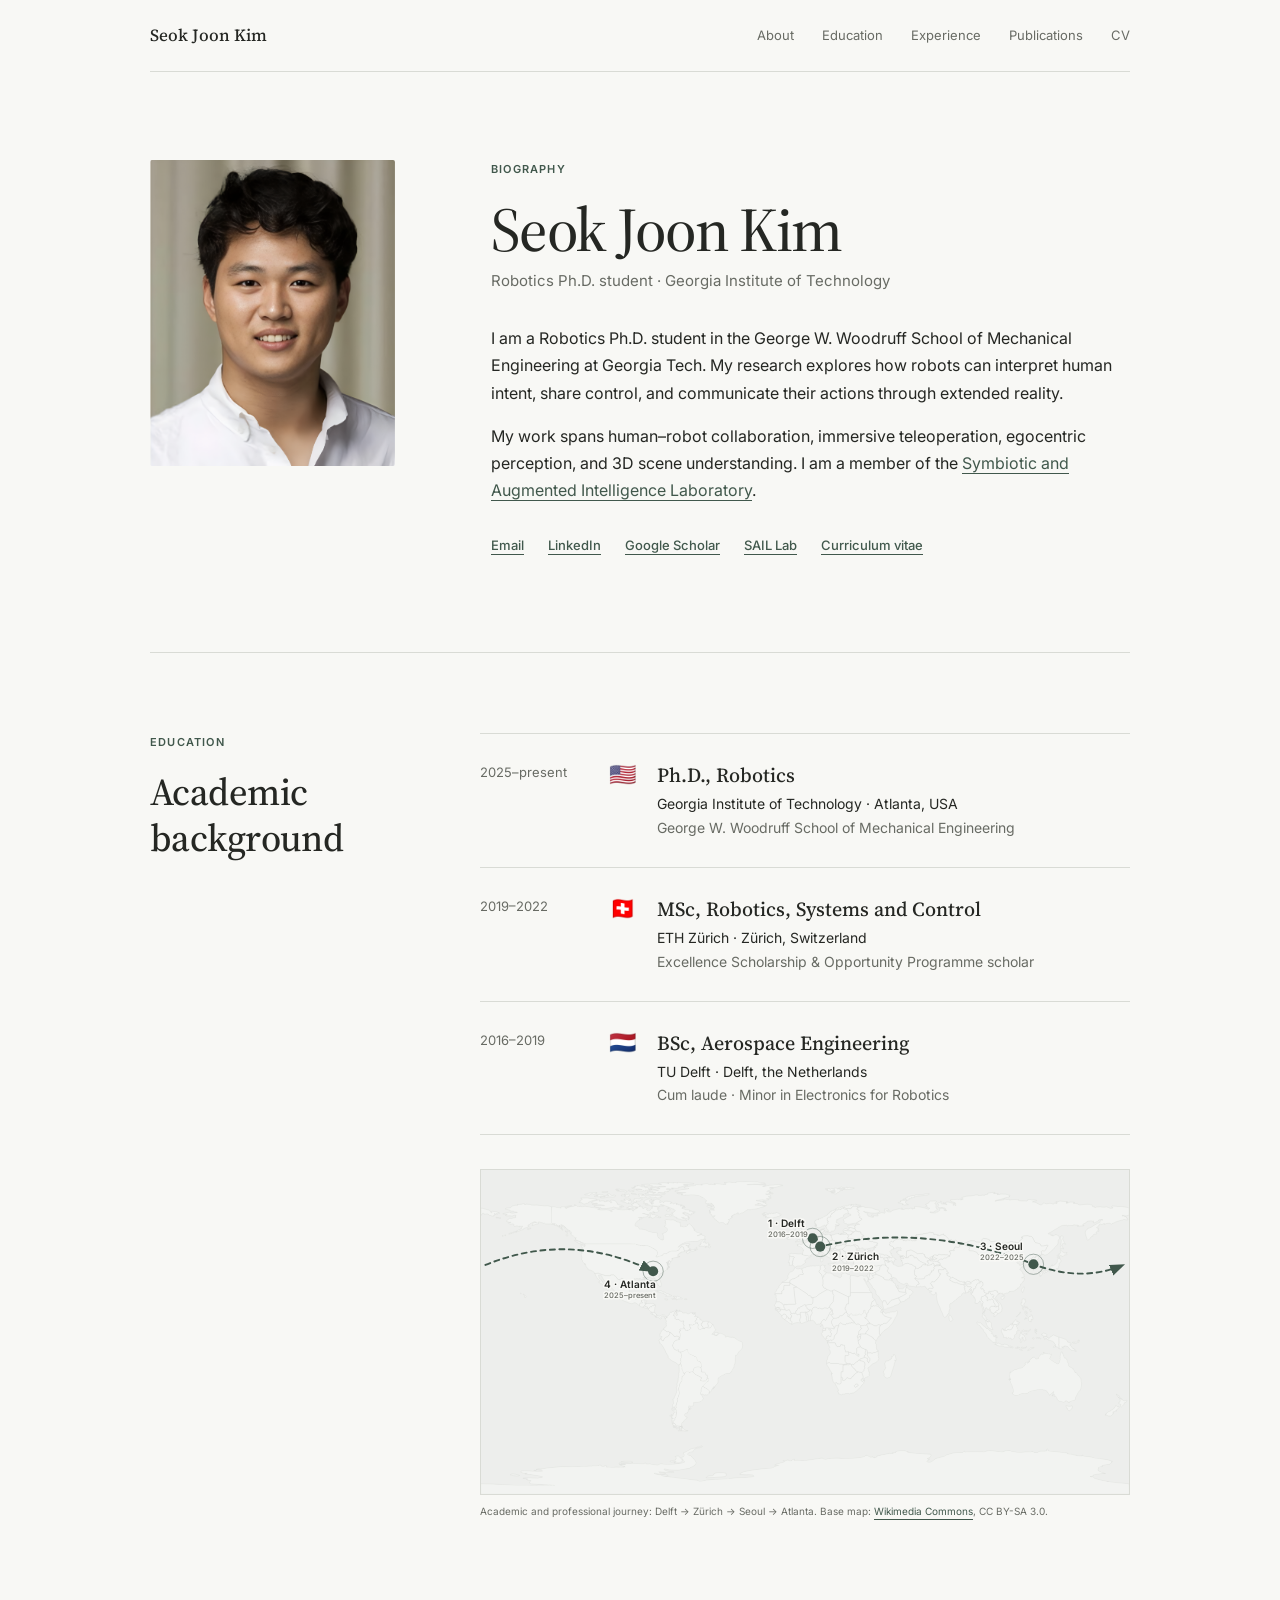
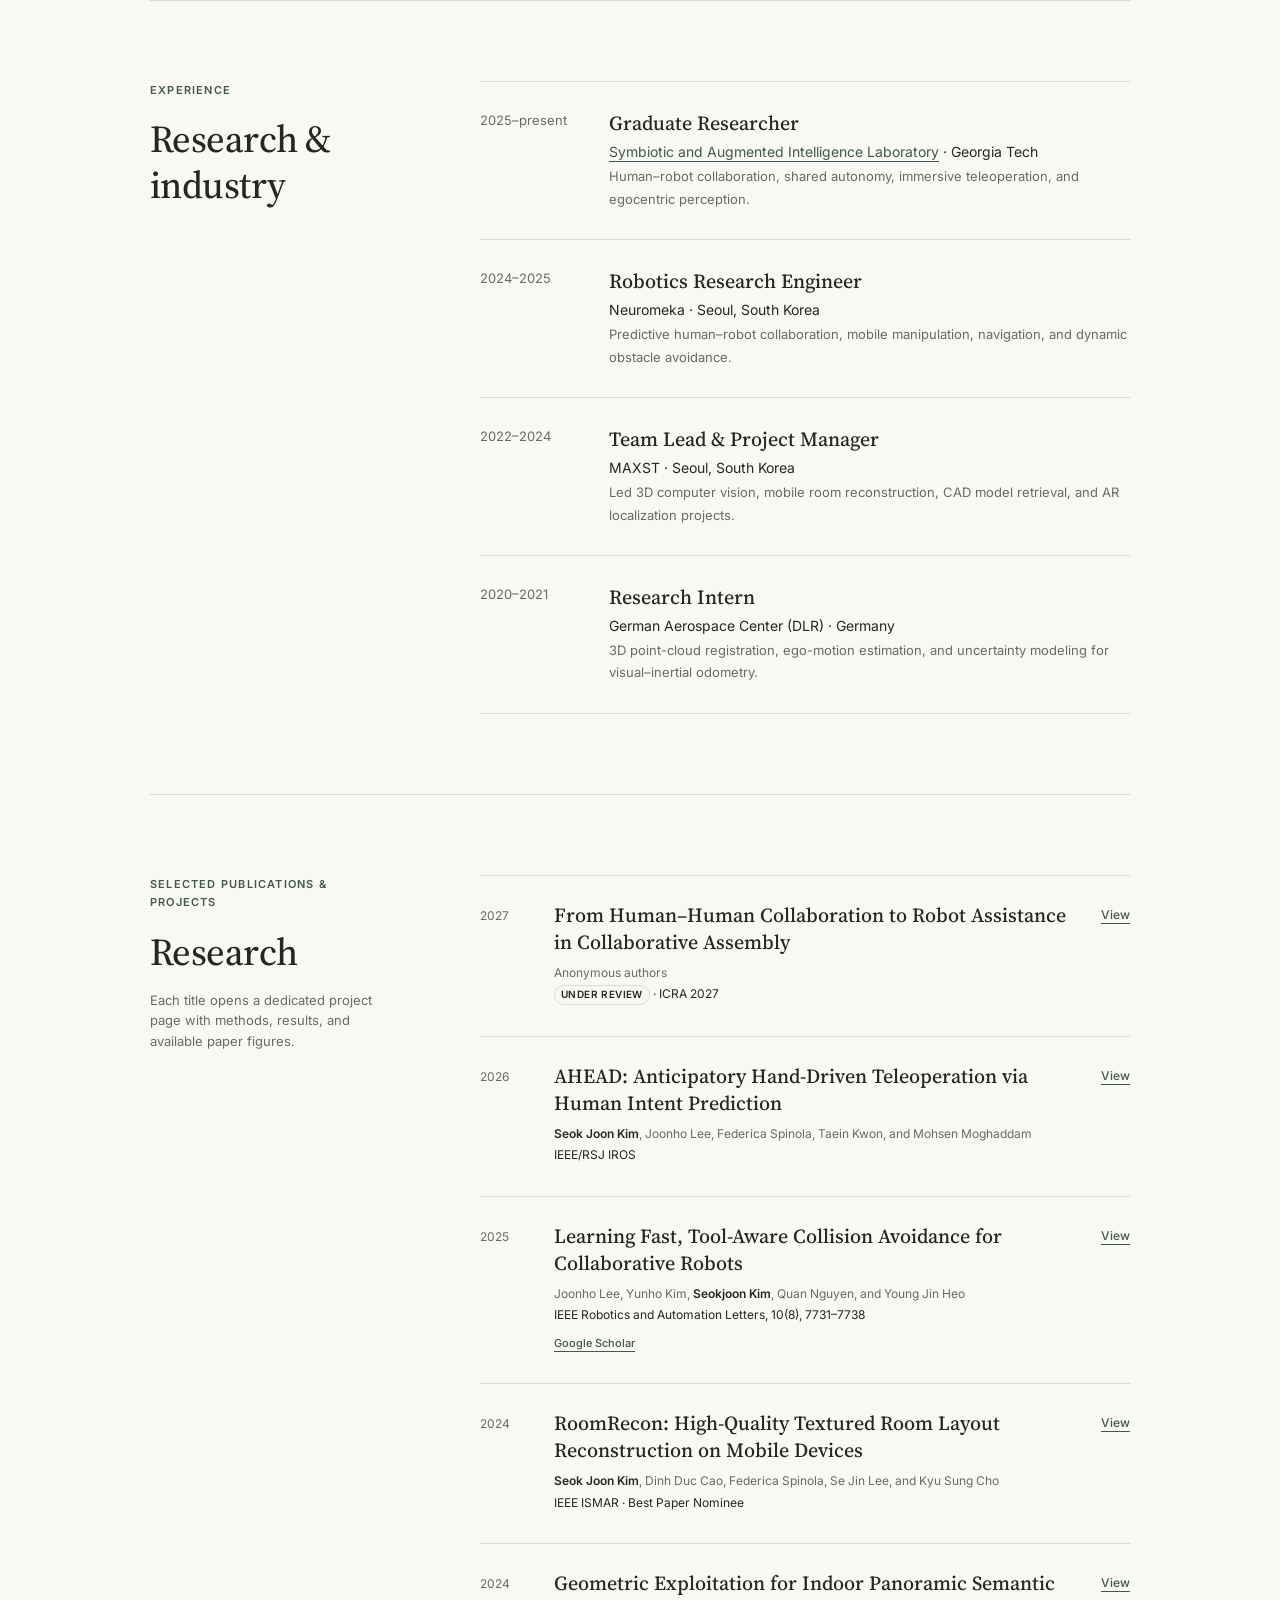
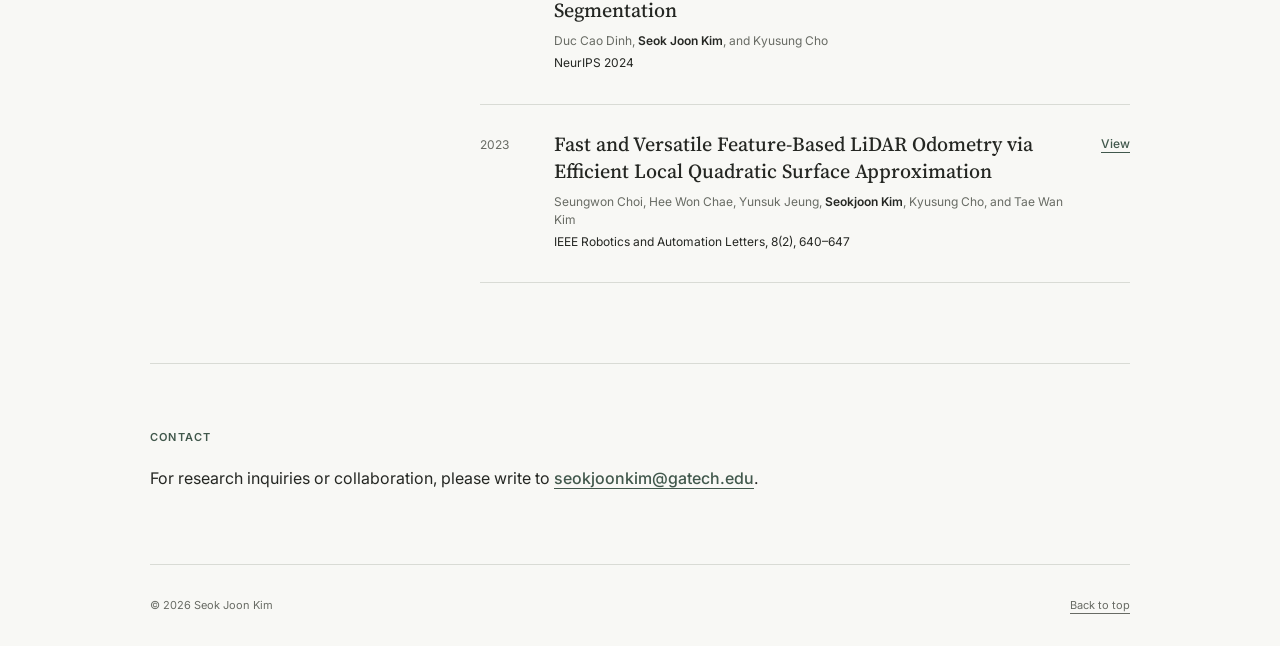
==== index.html @ 7ad20221 "Improve journey map and project explanations" ====
<!doctype html>
<html lang="en">
<head>
  <meta charset="utf-8">
  <meta name="viewport" content="width=device-width, initial-scale=1">
  <meta name="description" content="Seok Joon Kim is a Robotics Ph.D. student at Georgia Tech working on human–robot collaboration, teleoperation, and robot perception.">
  <title>Seok Joon Kim — Robotics Researcher</title>
  <link rel="preconnect" href="https://fonts.googleapis.com">
  <link rel="preconnect" href="https://fonts.gstatic.com" crossorigin>
  <link href="https://fonts.googleapis.com/css2?family=Inter:wght@400;500;600&amp;family=Source+Serif+4:opsz,wght@8..60,400;8..60,500;8..60,600&amp;display=swap" rel="stylesheet">
  <link rel="stylesheet" href="styles.css">
</head>
<body>
  <header class="site-header">
    <a class="wordmark" href="#top">Seok Joon Kim</a>
    <button class="menu-button" aria-expanded="false" aria-controls="site-nav">Menu</button>
    <nav id="site-nav" class="site-nav" aria-label="Primary navigation">
      <a href="#about">About</a>
      <a href="#education">Education</a>
      <a href="#experience">Experience</a>
      <a href="#publications">Publications</a>
      <a href="Curriculum_Vitae_Robotics_2024.pdf" target="_blank" rel="noreferrer">CV</a>
    </nav>
  </header>

  <main id="top">
    <section id="about" class="profile wrap">
      <figure class="portrait"><img src="Joon.png" alt="Seok Joon Kim"></figure>
      <div class="profile-copy">
        <p class="section-label">Biography</p>
        <h1>Seok Joon Kim</h1>
        <p class="role">Robotics Ph.D. student · Georgia Institute of Technology</p>
        <p class="bio">I am a Robotics Ph.D. student in the George W. Woodruff School of Mechanical Engineering at Georgia Tech. My research explores how robots can interpret human intent, share control, and communicate their actions through extended reality.</p>
        <p class="bio">My work spans human–robot collaboration, immersive teleoperation, egocentric perception, and 3D scene understanding. I am a member of the <a class="affiliation-link" href="https://sail.coe.gatech.edu/" target="_blank" rel="noreferrer">Symbiotic and Augmented Intelligence Laboratory</a>.</p>
        <div class="profile-links">
          <a href="mailto:seokjoonkim@gatech.edu">Email</a>
          <a href="https://www.linkedin.com/in/seok-joon-kim-GT/" target="_blank" rel="noreferrer">LinkedIn</a>
          <a href="https://scholar.google.com/citations?user=BqfHsCcAAAAJ&amp;hl=en" target="_blank" rel="noreferrer">Google Scholar</a>
          <a href="https://sail.coe.gatech.edu/" target="_blank" rel="noreferrer">SAIL Lab</a>
          <a href="Curriculum_Vitae_Robotics_2024.pdf" target="_blank" rel="noreferrer">Curriculum vitae</a>
        </div>
      </div>
    </section>

    <section id="education" class="section education-section wrap">
      <div class="section-intro">
        <p class="section-label">Education</p>
        <h2>Academic background</h2>
      </div>
      <div>
        <div class="education-list">
          <article class="education-item">
            <div class="education-date">2025–present</div>
            <div class="education-content">
              <span class="flag" role="img" aria-label="United States flag">🇺🇸</span>
              <div><h3>Ph.D., Robotics</h3><p>Georgia Institute of Technology · Atlanta, USA</p><p class="detail">George W. Woodruff School of Mechanical Engineering</p></div>
            </div>
          </article>
          <article class="education-item">
            <div class="education-date">2019–2022</div>
            <div class="education-content">
              <span class="flag" role="img" aria-label="Switzerland flag">🇨🇭</span>
              <div><h3>MSc, Robotics, Systems and Control</h3><p>ETH Zürich · Zürich, Switzerland</p><p class="detail">Excellence Scholarship &amp; Opportunity Programme scholar</p></div>
            </div>
          </article>
          <article class="education-item">
            <div class="education-date">2016–2019</div>
            <div class="education-content">
              <span class="flag" role="img" aria-label="Netherlands flag">🇳🇱</span>
              <div><h3>BSc, Aerospace Engineering</h3><p>TU Delft · Delft, the Netherlands</p><p class="detail">Cum laude · Minor in Electronics for Robotics</p></div>
            </div>
          </article>
        </div>

        <figure class="education-map">
          <div class="education-map-canvas">
            <img src="assets/world-map.svg" alt="Political world map">
            <svg viewBox="0 0 1024 512" role="img" aria-labelledby="map-title map-desc">
              <title id="map-title">Academic and professional journey</title>
              <desc id="map-desc">A dated route from Delft to Zürich, then Seoul, and finally Atlanta.</desc>
              <defs><marker id="route-arrow" markerWidth="9" markerHeight="9" refX="7" refY="3" orient="auto" markerUnits="strokeWidth"><path d="M0,0 L0,6 L8,3 z"/></marker></defs>
              <path class="map-route" d="M524 108 Q530 104 536 121 Q700 82 873 149 Q950 178 1015 150" marker-end="url(#route-arrow)"/>
              <path class="map-route" d="M7 150 Q140 96 272 160" marker-end="url(#route-arrow)"/>
              <g class="map-point" transform="translate(524 108)"><circle r="8"/><circle r="16" class="map-ring"/><text class="map-city" x="-70" y="-18">1 · Delft</text><text class="map-year" x="-70" y="-2">2016–2019</text></g>
              <g class="map-point" transform="translate(536 121)"><circle r="8"/><circle r="16" class="map-ring"/><text class="map-city" x="18" y="22">2 · Zürich</text><text class="map-year" x="18" y="38">2019–2022</text></g>
              <g class="map-point" transform="translate(873 149)"><circle r="8"/><circle r="16" class="map-ring"/><text class="map-city" x="-85" y="-23">3 · Seoul</text><text class="map-year" x="-85" y="-7">2022–2025</text></g>
              <g class="map-point" transform="translate(272 160)"><circle r="8"/><circle r="16" class="map-ring"/><text class="map-city" x="-78" y="27">4 · Atlanta</text><text class="map-year" x="-78" y="43">2025–present</text></g>
            </svg>
          </div>
          <figcaption>Academic and professional journey: Delft → Zürich → Seoul → Atlanta. Base map: <a href="https://commons.wikimedia.org/wiki/File:World_map_nations.svg" target="_blank" rel="noreferrer">Wikimedia Commons</a>, CC BY-SA 3.0.</figcaption>
        </figure>
      </div>
    </section>

    <section id="experience" class="section wrap">
      <div class="section-intro">
        <p class="section-label">Experience</p>
        <h2>Research &amp; industry</h2>
      </div>
      <div class="experience-list">
        <article class="experience-item"><div class="experience-date">2025–present</div><div><h3>Graduate Researcher</h3><p><a class="affiliation-link" href="https://sail.coe.gatech.edu/" target="_blank" rel="noreferrer">Symbiotic and Augmented Intelligence Laboratory</a> · Georgia Tech</p><p class="detail">Human–robot collaboration, shared autonomy, immersive teleoperation, and egocentric perception.</p></div></article>
        <article class="experience-item"><div class="experience-date">2024–2025</div><div><h3>Robotics Research Engineer</h3><p>Neuromeka · Seoul, South Korea</p><p class="detail">Predictive human–robot collaboration, mobile manipulation, navigation, and dynamic obstacle avoidance.</p></div></article>
        <article class="experience-item"><div class="experience-date">2022–2024</div><div><h3>Team Lead &amp; Project Manager</h3><p>MAXST · Seoul, South Korea</p><p class="detail">Led 3D computer vision, mobile room reconstruction, CAD model retrieval, and AR localization projects.</p></div></article>
        <article class="experience-item"><div class="experience-date">2020–2021</div><div><h3>Research Intern</h3><p>German Aerospace Center (DLR) · Germany</p><p class="detail">3D point-cloud registration, ego-motion estimation, and uncertainty modeling for visual–inertial odometry.</p></div></article>
      </div>
    </section>

    <section id="publications" class="section publications-section wrap">
      <div class="section-intro">
        <p class="section-label">Selected publications &amp; projects</p>
        <h2>Research</h2>
        <p>Each title opens a dedicated project page with methods, results, and available paper figures.</p>
      </div>
      <div class="publication-list">
        <article class="publication-item"><div class="publication-year">2027</div><div class="publication-main"><h3><a href="projects/h2h2r/">From Human–Human Collaboration to Robot Assistance in Collaborative Assembly</a></h3><p>Anonymous authors</p><p class="publication-venue"><span class="status">Under review</span> · ICRA 2027</p></div><a class="publication-open" href="projects/h2h2r/">View</a></article>
        <article class="publication-item"><div class="publication-year">2026</div><div class="publication-main"><h3><a href="projects/ahead/">AHEAD: Anticipatory Hand-Driven Teleoperation via Human Intent Prediction</a></h3><p><strong>Seok Joon Kim</strong>, Joonho Lee, Federica Spinola, Taein Kwon, and Mohsen Moghaddam</p><p class="publication-venue">IEEE/RSJ IROS</p></div><a class="publication-open" href="projects/ahead/">View</a></article>
        <article class="publication-item"><div class="publication-year">2025</div><div class="publication-main"><h3><a href="projects/tool-aware-collision-avoidance/">Learning Fast, Tool-Aware Collision Avoidance for Collaborative Robots</a></h3><p>Joonho Lee, Yunho Kim, <strong>Seokjoon Kim</strong>, Quan Nguyen, and Young Jin Heo</p><p class="publication-venue">IEEE Robotics and Automation Letters, 10(8), 7731–7738</p><a class="inline-link" href="https://scholar.google.com/citations?user=BqfHsCcAAAAJ&amp;hl=en" target="_blank" rel="noreferrer">Google Scholar</a></div><a class="publication-open" href="projects/tool-aware-collision-avoidance/">View</a></article>
        <article class="publication-item"><div class="publication-year">2024</div><div class="publication-main"><h3><a href="projects/roomrecon/">RoomRecon: High-Quality Textured Room Layout Reconstruction on Mobile Devices</a></h3><p><strong>Seok Joon Kim</strong>, Dinh Duc Cao, Federica Spinola, Se Jin Lee, and Kyu Sung Cho</p><p class="publication-venue">IEEE ISMAR · Best Paper Nominee</p></div><a class="publication-open" href="projects/roomrecon/">View</a></article>
        <article class="publication-item"><div class="publication-year">2024</div><div class="publication-main"><h3><a href="projects/panoramic-segmentation/">Geometric Exploitation for Indoor Panoramic Semantic Segmentation</a></h3><p>Duc Cao Dinh, <strong>Seok Joon Kim</strong>, and Kyusung Cho</p><p class="publication-venue">NeurIPS 2024</p></div><a class="publication-open" href="projects/panoramic-segmentation/">View</a></article>
        <article class="publication-item"><div class="publication-year">2023</div><div class="publication-main"><h3><a href="projects/lidar-odometry/">Fast and Versatile Feature-Based LiDAR Odometry via Efficient Local Quadratic Surface Approximation</a></h3><p>Seungwon Choi, Hee Won Chae, Yunsuk Jeung, <strong>Seokjoon Kim</strong>, Kyusung Cho, and Tae Wan Kim</p><p class="publication-venue">IEEE Robotics and Automation Letters, 8(2), 640–647</p></div><a class="publication-open" href="projects/lidar-odometry/">View</a></article>
      </div>
    </section>

    <section class="contact wrap"><p class="section-label">Contact</p><p>For research inquiries or collaboration, please write to <a href="mailto:seokjoonkim@gatech.edu">seokjoonkim@gatech.edu</a>.</p></section>
  </main>
  <footer class="site-footer wrap"><span>© <span id="year"></span> Seok Joon Kim</span><a href="#top">Back to top</a></footer>
  <script src="script.js"></script>
</body>
</html>
---- styles.css ----
:root {
  --background: #f8f8f5;
  --surface: #ffffff;
  --text: #252723;
  --muted: #686b64;
  --line: #d9dbd5;
  --accent: #41584c;
  --serif: "Source Serif 4", Georgia, serif;
  --sans: "Inter", Arial, sans-serif;
}

* { box-sizing: border-box; }
html { scroll-behavior: smooth; }
body {
  margin: 0;
  color: var(--text);
  background: var(--background);
  font: 400 16px/1.7 var(--sans);
  -webkit-font-smoothing: antialiased;
}
a { color: inherit; text-underline-offset: 4px; }
img { display: block; max-width: 100%; }
h1, h2, h3, p, figure { margin-top: 0; }
.wrap { width: min(980px, calc(100% - 48px)); margin-inline: auto; }

.site-header {
  width: min(980px, calc(100% - 48px));
  min-height: 72px;
  margin: 0 auto;
  display: flex;
  align-items: center;
  justify-content: space-between;
  border-bottom: 1px solid var(--line);
}
.wordmark { font: 500 17px/1.2 var(--serif); text-decoration: none; }
.site-nav { display: flex; gap: 28px; font-size: 13px; }
.site-nav a { color: var(--muted); text-decoration: none; }
.site-nav a:hover, .site-nav a:focus-visible { color: var(--text); }
.menu-button {
  display: none;
  padding: 4px 0;
  color: var(--text);
  background: transparent;
  border: 0;
  font: 500 13px var(--sans);
}

.profile {
  padding: 88px 0 96px;
  display: grid;
  grid-template-columns: 245px minmax(0, 1fr);
  gap: clamp(54px, 8vw, 96px);
  align-items: start;
}
.portrait { margin: 0; }
.portrait img {
  width: 100%;
  aspect-ratio: 4 / 5;
  object-fit: cover;
  filter: saturate(.72);
  border-radius: 2px;
}
.section-label {
  margin-bottom: 18px;
  color: var(--accent);
  font-size: 11px;
  font-weight: 600;
  letter-spacing: .11em;
  text-transform: uppercase;
}
.profile h1 {
  margin-bottom: 4px;
  font: 500 clamp(42px, 6vw, 62px)/1.08 var(--serif);
  letter-spacing: -.025em;
}
.role { margin-bottom: 32px; color: var(--muted); font-size: 15px; }
.bio { max-width: 640px; margin-bottom: 16px; }
.profile-links { display: flex; flex-wrap: wrap; gap: 12px 24px; margin-top: 30px; font-size: 13px; }
.profile-links a, .contact a { color: var(--accent); font-weight: 500; }
.affiliation-link { color: var(--accent); }

.section {
  padding: 80px 0;
  display: grid;
  grid-template-columns: 240px minmax(0, 1fr);
  gap: clamp(50px, 8vw, 90px);
  border-top: 1px solid var(--line);
}
.section-intro h2 {
  margin-bottom: 14px;
  font: 500 clamp(30px, 4vw, 38px)/1.2 var(--serif);
  letter-spacing: -.015em;
}
.section-intro > p:last-child { color: var(--muted); font-size: 13px; line-height: 1.6; }
.education-list { border-top: 1px solid var(--line); }
.education-item {
  display: grid;
  grid-template-columns: 105px minmax(0, 1fr);
  gap: 24px;
  padding: 27px 0;
  border-bottom: 1px solid var(--line);
}
.education-date { color: var(--muted); font-size: 13px; }
.education-content { display: grid; grid-template-columns: 34px minmax(0, 1fr); gap: 14px; }
.flag { padding-top: 2px; font-size: 22px; line-height: 1; }
.education-item h3 { margin-bottom: 3px; font: 500 20px/1.4 var(--serif); }
.education-item p { margin-bottom: 0; font-size: 14px; }
.education-item .detail { color: var(--muted); }
.education-map { margin: 34px 0 0; }
.education-map-canvas { position: relative; overflow: hidden; background: #eef0ec; border: 1px solid var(--line); }
.education-map-canvas > img { display: block; width: 100%; height: auto; filter: grayscale(1); opacity: .32; }
.education-map-canvas > svg { position: absolute; inset: 0; display: block; width: 100%; height: 100%; }
.education-map figcaption { margin-top: 9px; color: var(--muted); font-size: 10px; line-height: 1.55; }
.education-map figcaption a { color: var(--accent); }
.map-route { fill: none; stroke: var(--accent); stroke-width: 3; stroke-linecap: round; stroke-dasharray: 8 7; }
.education-map marker path { fill: var(--accent); }
.map-point circle { fill: var(--accent); }
.map-point .map-ring { fill: none; stroke: var(--accent); stroke-width: 1.5; opacity: .45; }
.map-point text { fill: var(--text); paint-order: stroke; stroke: var(--background); stroke-width: 5px; stroke-linejoin: round; }
.map-point .map-city { font: 600 16px var(--sans); }
.map-point .map-year { fill: var(--muted); font: 500 12px var(--sans); }

.experience-list { border-top: 1px solid var(--line); }
.experience-item {
  display: grid;
  grid-template-columns: 105px minmax(0, 1fr);
  gap: 24px;
  padding: 27px 0;
  border-bottom: 1px solid var(--line);
}
.experience-date { color: var(--muted); font-size: 13px; }
.experience-item h3 { margin-bottom: 3px; font: 500 20px/1.4 var(--serif); }
.experience-item p { margin-bottom: 2px; font-size: 14px; }
.experience-item .detail { color: var(--muted); font-size: 13px; }

.publications-section { align-items: start; }
.publication-list { border-top: 1px solid var(--line); }
.publication-item {
  display: grid;
  grid-template-columns: 52px minmax(0, 1fr) auto;
  gap: 22px;
  padding: 26px 0 28px;
  border-bottom: 1px solid var(--line);
}
.publication-year { padding-top: 4px; color: var(--muted); font-size: 12px; }
.publication-main h3 { margin-bottom: 8px; font: 500 20px/1.35 var(--serif); }
.publication-main h3 a { text-decoration: none; }
.publication-main h3 a:hover, .publication-main h3 a:focus-visible { color: var(--accent); text-decoration: underline; }
.publication-main p { margin-bottom: 3px; color: var(--muted); font-size: 12px; line-height: 1.55; }
.publication-main .publication-venue { color: var(--text); }
.publication-main strong { color: var(--text); font-weight: 600; }
.inline-link { display: inline-block; margin-top: 6px; color: var(--accent); font-size: 11px; font-weight: 500; }
.status { display: inline-block; padding: 1px 6px; border: 1px solid var(--line); border-radius: 999px; font-size: 10px; font-weight: 600; letter-spacing: .04em; text-transform: uppercase; }
.publication-open { align-self: start; padding-top: 3px; color: var(--accent); font-size: 12px; font-weight: 500; }

.contact {
  padding: 64px 0 72px;
  border-top: 1px solid var(--line);
}
.contact p:last-child { max-width: 620px; margin: 0; }
.site-footer {
  min-height: 82px;
  display: flex;
  justify-content: space-between;
  align-items: center;
  border-top: 1px solid var(--line);
  color: var(--muted);
  font-size: 11px;
}

/* Individual publication pages */
.project-page .site-header { width: min(900px, calc(100% - 48px)); }
.project-page .wrap { width: min(900px, calc(100% - 48px)); }
.project-hero { padding: 88px 0 62px; }
.project-hero h1 {
  max-width: 850px;
  margin: 0 0 38px;
  font: 500 clamp(40px, 6vw, 64px)/1.08 var(--serif);
  letter-spacing: -.025em;
}
.eyebrow { margin-bottom: 18px; color: var(--accent); font-size: 11px; font-weight: 600; letter-spacing: .1em; text-transform: uppercase; }
.project-summary {
  display: grid;
  grid-template-columns: 1.25fr .75fr;
  gap: 70px;
  padding-top: 26px;
  border-top: 1px solid var(--line);
}
.project-summary .lead { font: 400 23px/1.5 var(--serif); }
.project-facts { margin: 0; }
.project-facts div { padding: 9px 0; border-bottom: 1px solid var(--line); }
.project-facts dt { margin-bottom: 3px; color: var(--muted); font-size: 10px; letter-spacing: .07em; text-transform: uppercase; }
.project-facts dd { margin: 0; font-size: 12px; line-height: 1.55; }
.paper-stage { padding: 64px 24px; background: #ecece7; border-block: 1px solid var(--line); }
.paper-stage img { max-height: 720px; margin: auto; box-shadow: 0 8px 28px rgba(30, 35, 30, .12); }
.project-body { padding: 78px 0 90px; }
.project-body-grid { display: grid; grid-template-columns: 170px minmax(0, 1fr); gap: 60px; }
.project-body h2 { margin-bottom: 24px; font: 500 clamp(30px, 4vw, 40px)/1.2 var(--serif); }
.project-body-text .lead { color: var(--text); font: 400 21px/1.55 var(--serif); }
.project-body-text p { color: var(--muted); }
.contributions { margin: 45px 0; border-top: 1px solid var(--line); }
.contribution { display: grid; grid-template-columns: 38px 1fr; padding: 20px 0; border-bottom: 1px solid var(--line); }
.contribution > span { color: var(--muted); font-size: 11px; }
.contribution h3 { margin-bottom: 4px; font: 500 18px/1.4 var(--serif); }
.contribution p { margin: 0; font-size: 13px; }
.project-actions { display: flex; flex-wrap: wrap; gap: 10px; }
.button {
  min-height: 42px;
  padding: 9px 14px;
  display: inline-flex;
  align-items: center;
  border: 1px solid var(--text);
  color: var(--text);
  background: transparent;
  font-size: 12px;
  font-weight: 500;
  text-decoration: none;
}
.button-dark { color: white; background: var(--text); }
.project-note { padding: 32px; background: var(--surface); border: 1px solid var(--line); }
.project-note p:last-child { margin-bottom: 0; }
.project-status { display: inline-block; margin-left: 7px; padding: 3px 8px; border: 1px solid var(--line); border-radius: 999px; color: var(--text); font-size: 10px; letter-spacing: .04em; }
.figure-section { padding: 78px 0; border-top: 1px solid var(--line); }
.figure-section-header { display: grid; grid-template-columns: 170px minmax(0, 1fr); gap: 60px; margin-bottom: 44px; }
.figure-section-header h2 { margin-bottom: 10px; font: 500 clamp(30px, 4vw, 40px)/1.2 var(--serif); }
.figure-section-header p:last-child { margin-bottom: 0; color: var(--muted); }
.project-figure { margin: 0 0 42px; overflow: hidden; background: var(--surface); border: 1px solid var(--line); }
.project-figure img { width: 100%; height: auto; }
.project-figure figcaption { padding: 15px 18px 17px; color: var(--muted); font-size: 12px; line-height: 1.55; }
.project-figure figcaption strong { color: var(--text); font-weight: 600; }
.figure-analysis { padding: 17px 18px 19px; border-top: 1px solid var(--line); }
.figure-analysis h3 { margin-bottom: 5px; color: var(--text); font: 500 17px/1.4 var(--serif); }
.figure-analysis p { margin: 0; color: var(--muted); font-size: 12px; line-height: 1.65; }
.figure-grid { display: grid; grid-template-columns: repeat(2, minmax(0, 1fr)); gap: 24px; }
.figure-grid .project-figure { margin-bottom: 0; }
.key-results { display: grid; grid-template-columns: repeat(3, 1fr); margin: 42px 0; border-block: 1px solid var(--line); }
.key-result { padding: 20px 18px 20px 0; }
.key-result strong { display: block; margin-bottom: 3px; font: 500 25px var(--serif); }
.key-result span { display: block; color: var(--muted); font-size: 11px; line-height: 1.45; }

@media (max-width: 760px) {
  .wrap, .site-header, .project-page .wrap, .project-page .site-header { width: min(100% - 32px, 980px); }
  .site-header { min-height: 64px; position: relative; }
  .menu-button { display: block; }
  .site-nav {
    display: none;
    position: absolute;
    top: 64px;
    left: -16px;
    right: -16px;
    z-index: 10;
    padding: 20px 16px;
    flex-direction: column;
    gap: 16px;
    background: var(--background);
    border-bottom: 1px solid var(--line);
  }
  .site-nav.open { display: flex; }
  .profile { padding: 62px 0 68px; grid-template-columns: 1fr; gap: 38px; }
  .portrait { width: min(230px, 72%); }
  .section { padding: 62px 0; grid-template-columns: 1fr; gap: 28px; }
  .education-item, .experience-item { grid-template-columns: 80px minmax(0, 1fr); gap: 16px; }
  .publication-item { grid-template-columns: 42px minmax(0, 1fr); gap: 14px; }
  .publication-open { display: none; }
  .project-hero { padding: 60px 0 46px; }
  .project-summary, .project-body-grid, .figure-section-header { grid-template-columns: 1fr; gap: 26px; }
  .paper-stage { padding: 38px 16px; }
  .project-body { padding: 62px 0 72px; }
  .figure-section { padding: 62px 0; }
  .figure-grid, .key-results { grid-template-columns: 1fr; }
  .key-result { border-bottom: 1px solid var(--line); }
}

@media (prefers-reduced-motion: reduce) {
  html { scroll-behavior: auto; }
}
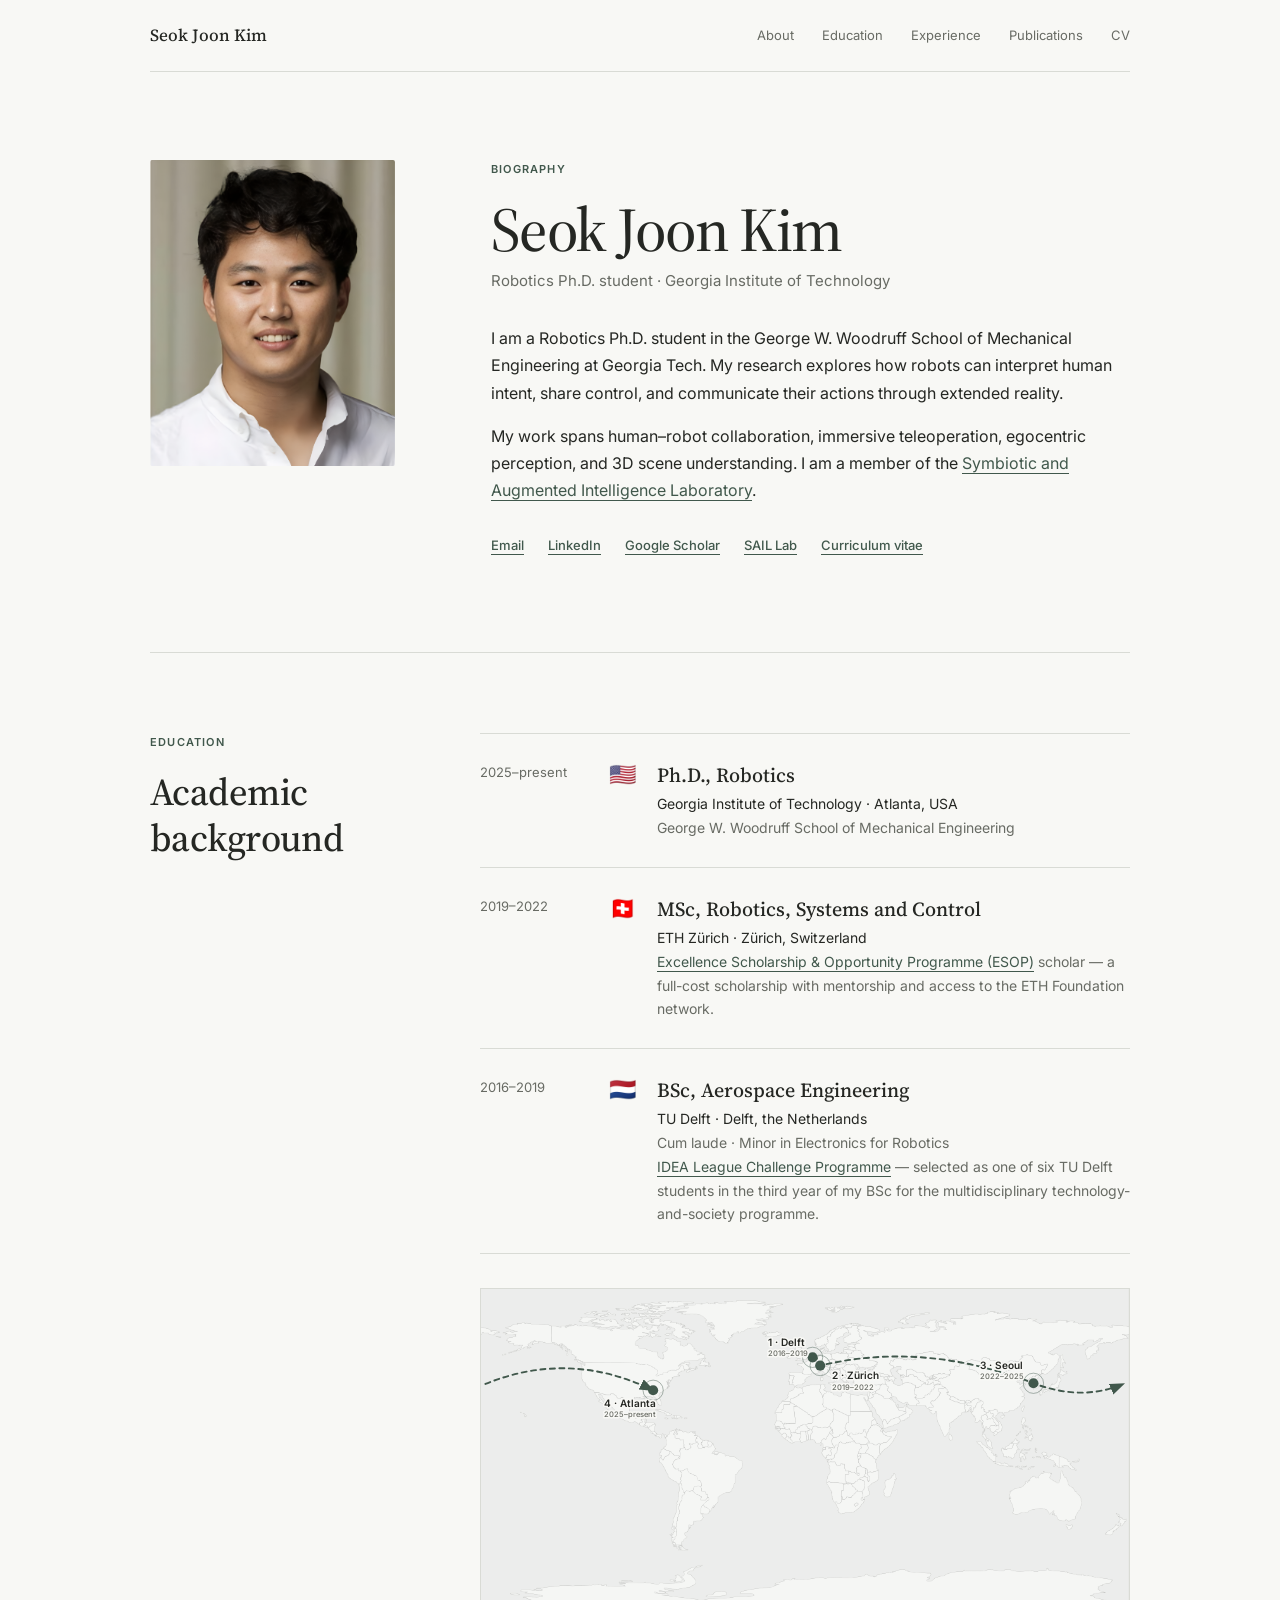
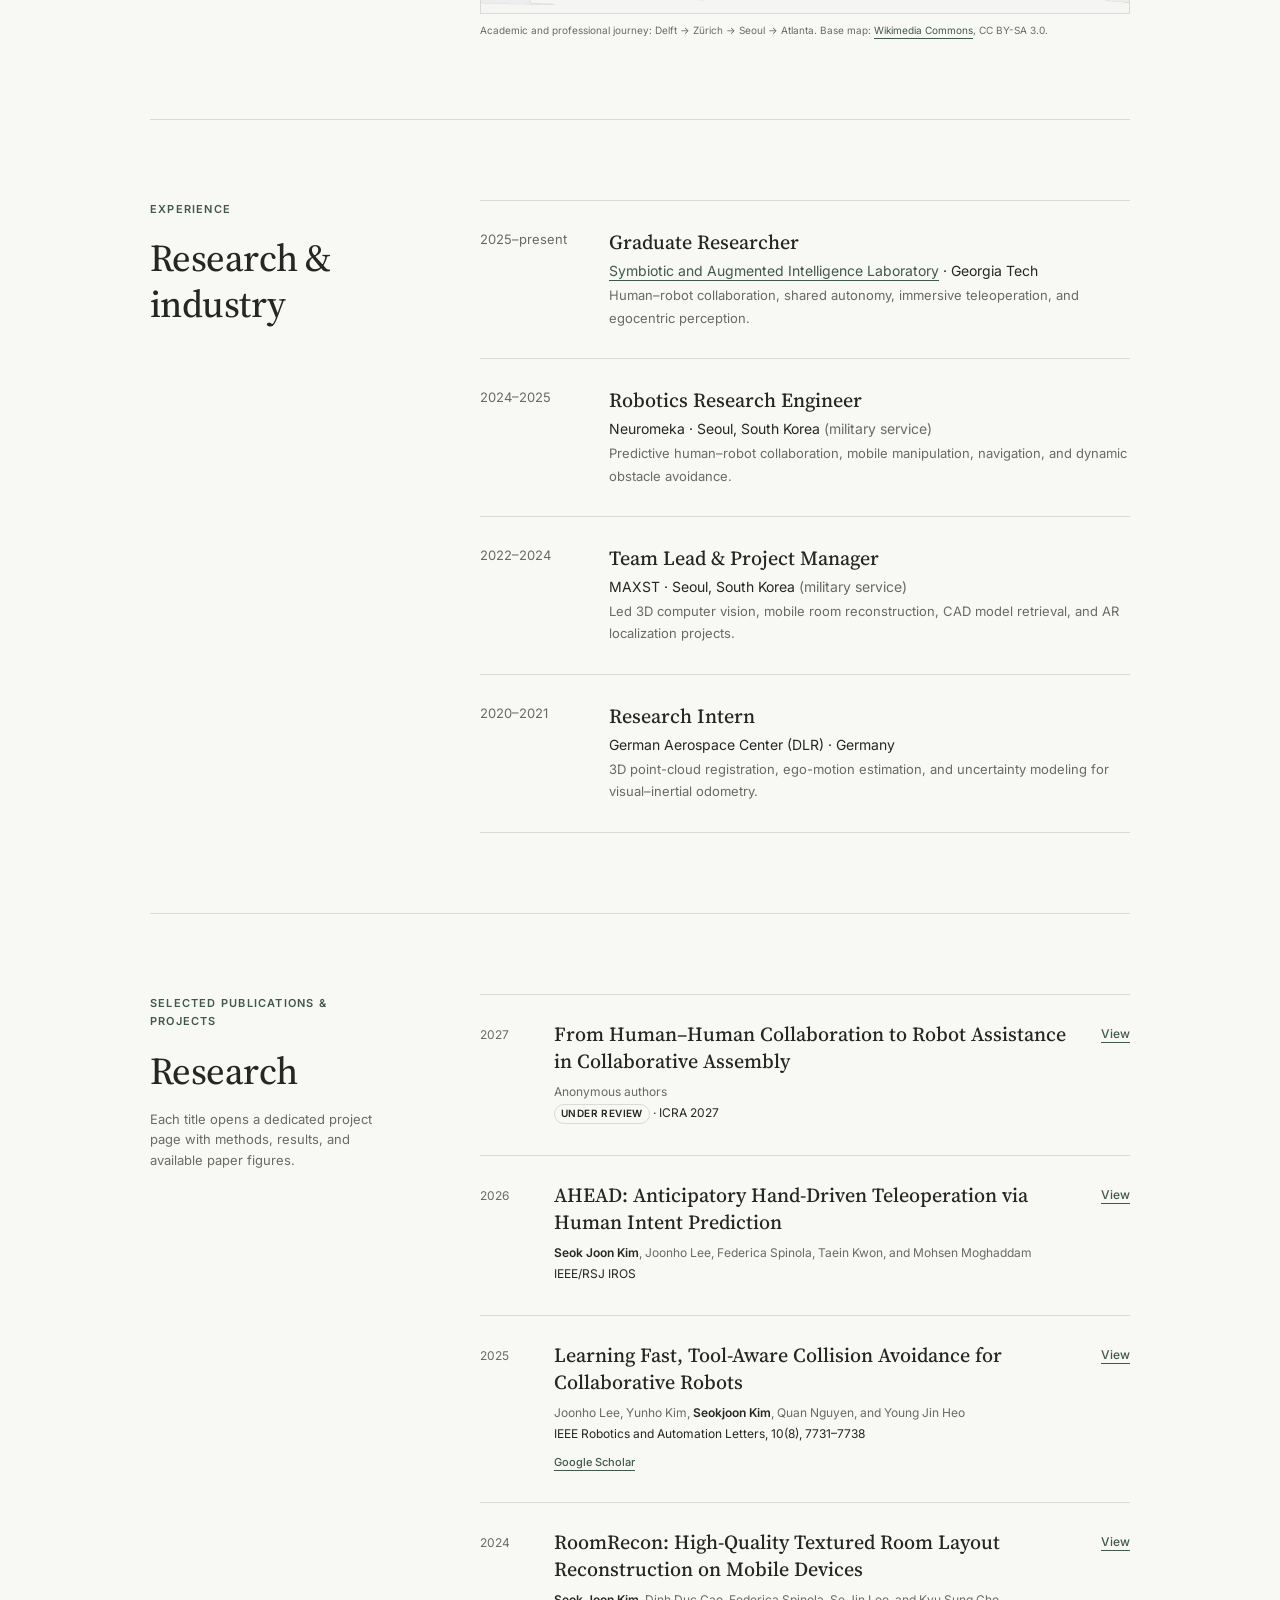
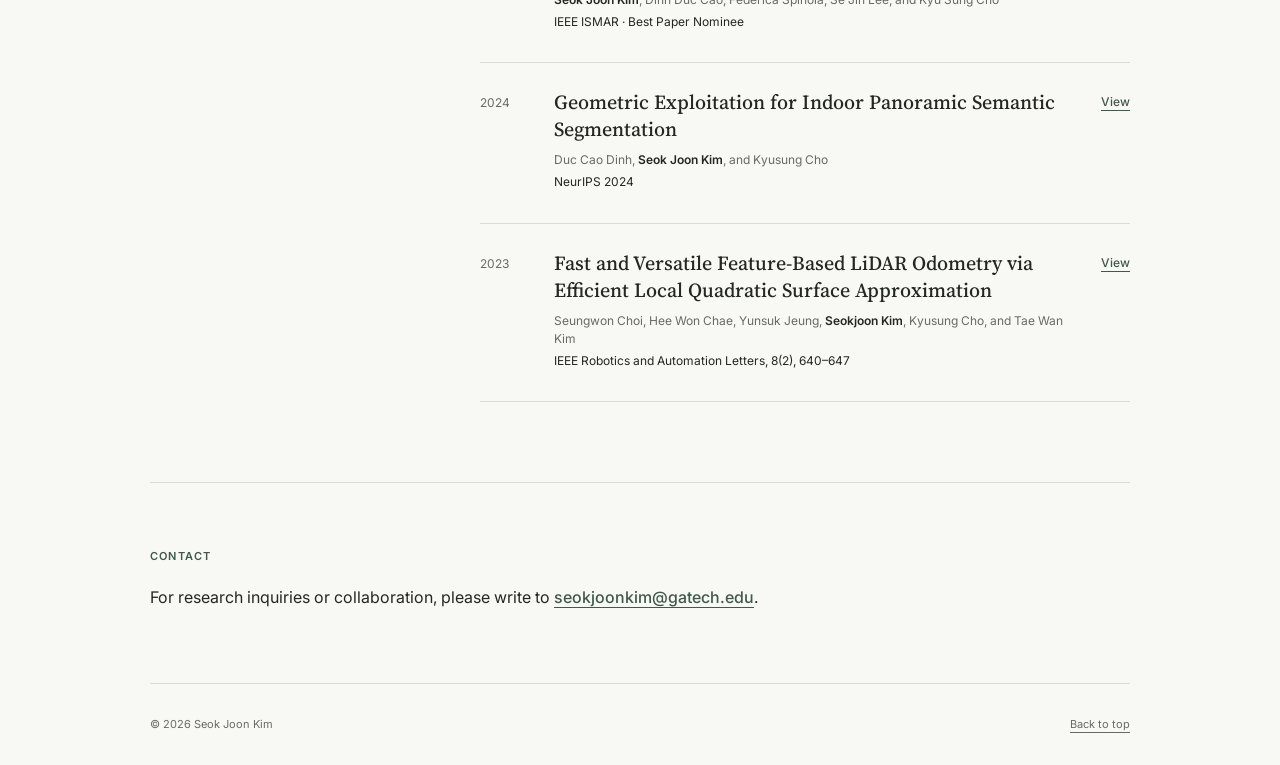
==== commit 35eb116a: "Repair map and expand research narratives" ====
--- a/index.html
+++ b/index.html
@@ -60,21 +60,21 @@
             <div class="education-date">2019–2022</div>
             <div class="education-content">
               <span class="flag" role="img" aria-label="Switzerland flag">🇨🇭</span>
-              <div><h3>MSc, Robotics, Systems and Control</h3><p>ETH Zürich · Zürich, Switzerland</p><p class="detail">Excellence Scholarship &amp; Opportunity Programme scholar</p></div>
+              <div><h3>MSc, Robotics, Systems and Control</h3><p>ETH Zürich · Zürich, Switzerland</p><p class="detail"><a class="affiliation-link" href="https://ethz.ch/students/en/studies/financial/scholarships/excellencescholarship.html" target="_blank" rel="noreferrer">Excellence Scholarship &amp; Opportunity Programme (ESOP)</a> scholar — a full-cost scholarship with mentorship and access to the ETH Foundation network.</p></div>
             </div>
           </article>
           <article class="education-item">
             <div class="education-date">2016–2019</div>
             <div class="education-content">
               <span class="flag" role="img" aria-label="Netherlands flag">🇳🇱</span>
-              <div><h3>BSc, Aerospace Engineering</h3><p>TU Delft · Delft, the Netherlands</p><p class="detail">Cum laude · Minor in Electronics for Robotics</p></div>
+              <div><h3>BSc, Aerospace Engineering</h3><p>TU Delft · Delft, the Netherlands</p><p class="detail">Cum laude · Minor in Electronics for Robotics</p><p class="detail"><a class="affiliation-link" href="https://idealeague.org/students/challenge-programme/" target="_blank" rel="noreferrer">IDEA League Challenge Programme</a> — selected as one of six TU Delft students in the third year of my BSc for the multidisciplinary technology-and-society programme.</p></div>
             </div>
           </article>
         </div>
 
         <figure class="education-map">
           <div class="education-map-canvas">
-            <img src="assets/world-map.svg" alt="Political world map">
+            <img src="assets/world-map.png" alt="Political world map showing Europe, Asia, and North America" width="1024" height="512">
             <svg viewBox="0 0 1024 512" role="img" aria-labelledby="map-title map-desc">
               <title id="map-title">Academic and professional journey</title>
               <desc id="map-desc">A dated route from Delft to Zürich, then Seoul, and finally Atlanta.</desc>
@@ -99,8 +99,8 @@
       </div>
       <div class="experience-list">
         <article class="experience-item"><div class="experience-date">2025–present</div><div><h3>Graduate Researcher</h3><p><a class="affiliation-link" href="https://sail.coe.gatech.edu/" target="_blank" rel="noreferrer">Symbiotic and Augmented Intelligence Laboratory</a> · Georgia Tech</p><p class="detail">Human–robot collaboration, shared autonomy, immersive teleoperation, and egocentric perception.</p></div></article>
-        <article class="experience-item"><div class="experience-date">2024–2025</div><div><h3>Robotics Research Engineer</h3><p>Neuromeka · Seoul, South Korea</p><p class="detail">Predictive human–robot collaboration, mobile manipulation, navigation, and dynamic obstacle avoidance.</p></div></article>
-        <article class="experience-item"><div class="experience-date">2022–2024</div><div><h3>Team Lead &amp; Project Manager</h3><p>MAXST · Seoul, South Korea</p><p class="detail">Led 3D computer vision, mobile room reconstruction, CAD model retrieval, and AR localization projects.</p></div></article>
+        <article class="experience-item"><div class="experience-date">2024–2025</div><div><h3>Robotics Research Engineer</h3><p>Neuromeka · Seoul, South Korea <span class="experience-context">(military service)</span></p><p class="detail">Predictive human–robot collaboration, mobile manipulation, navigation, and dynamic obstacle avoidance.</p></div></article>
+        <article class="experience-item"><div class="experience-date">2022–2024</div><div><h3>Team Lead &amp; Project Manager</h3><p>MAXST · Seoul, South Korea <span class="experience-context">(military service)</span></p><p class="detail">Led 3D computer vision, mobile room reconstruction, CAD model retrieval, and AR localization projects.</p></div></article>
         <article class="experience-item"><div class="experience-date">2020–2021</div><div><h3>Research Intern</h3><p>German Aerospace Center (DLR) · Germany</p><p class="detail">3D point-cloud registration, ego-motion estimation, and uncertainty modeling for visual–inertial odometry.</p></div></article>
       </div>
     </section>
--- a/styles.css
+++ b/styles.css
@@ -108,7 +108,7 @@
 .education-item .detail { color: var(--muted); }
 .education-map { margin: 34px 0 0; }
 .education-map-canvas { position: relative; overflow: hidden; background: #eef0ec; border: 1px solid var(--line); }
-.education-map-canvas > img { display: block; width: 100%; height: auto; filter: grayscale(1); opacity: .32; }
+.education-map-canvas > img { display: block; width: 100%; height: auto; filter: grayscale(1); opacity: .55; }
 .education-map-canvas > svg { position: absolute; inset: 0; display: block; width: 100%; height: 100%; }
 .education-map figcaption { margin-top: 9px; color: var(--muted); font-size: 10px; line-height: 1.55; }
 .education-map figcaption a { color: var(--accent); }
@@ -132,6 +132,7 @@
 .experience-item h3 { margin-bottom: 3px; font: 500 20px/1.4 var(--serif); }
 .experience-item p { margin-bottom: 2px; font-size: 14px; }
 .experience-item .detail { color: var(--muted); font-size: 13px; }
+.experience-context { color: var(--muted); }
 
 .publications-section { align-items: start; }
 .publication-list { border-top: 1px solid var(--line); }
@@ -229,7 +230,6 @@
 .project-figure figcaption { padding: 15px 18px 17px; color: var(--muted); font-size: 12px; line-height: 1.55; }
 .project-figure figcaption strong { color: var(--text); font-weight: 600; }
 .figure-analysis { padding: 17px 18px 19px; border-top: 1px solid var(--line); }
-.figure-analysis h3 { margin-bottom: 5px; color: var(--text); font: 500 17px/1.4 var(--serif); }
 .figure-analysis p { margin: 0; color: var(--muted); font-size: 12px; line-height: 1.65; }
 .figure-grid { display: grid; grid-template-columns: repeat(2, minmax(0, 1fr)); gap: 24px; }
 .figure-grid .project-figure { margin-bottom: 0; }
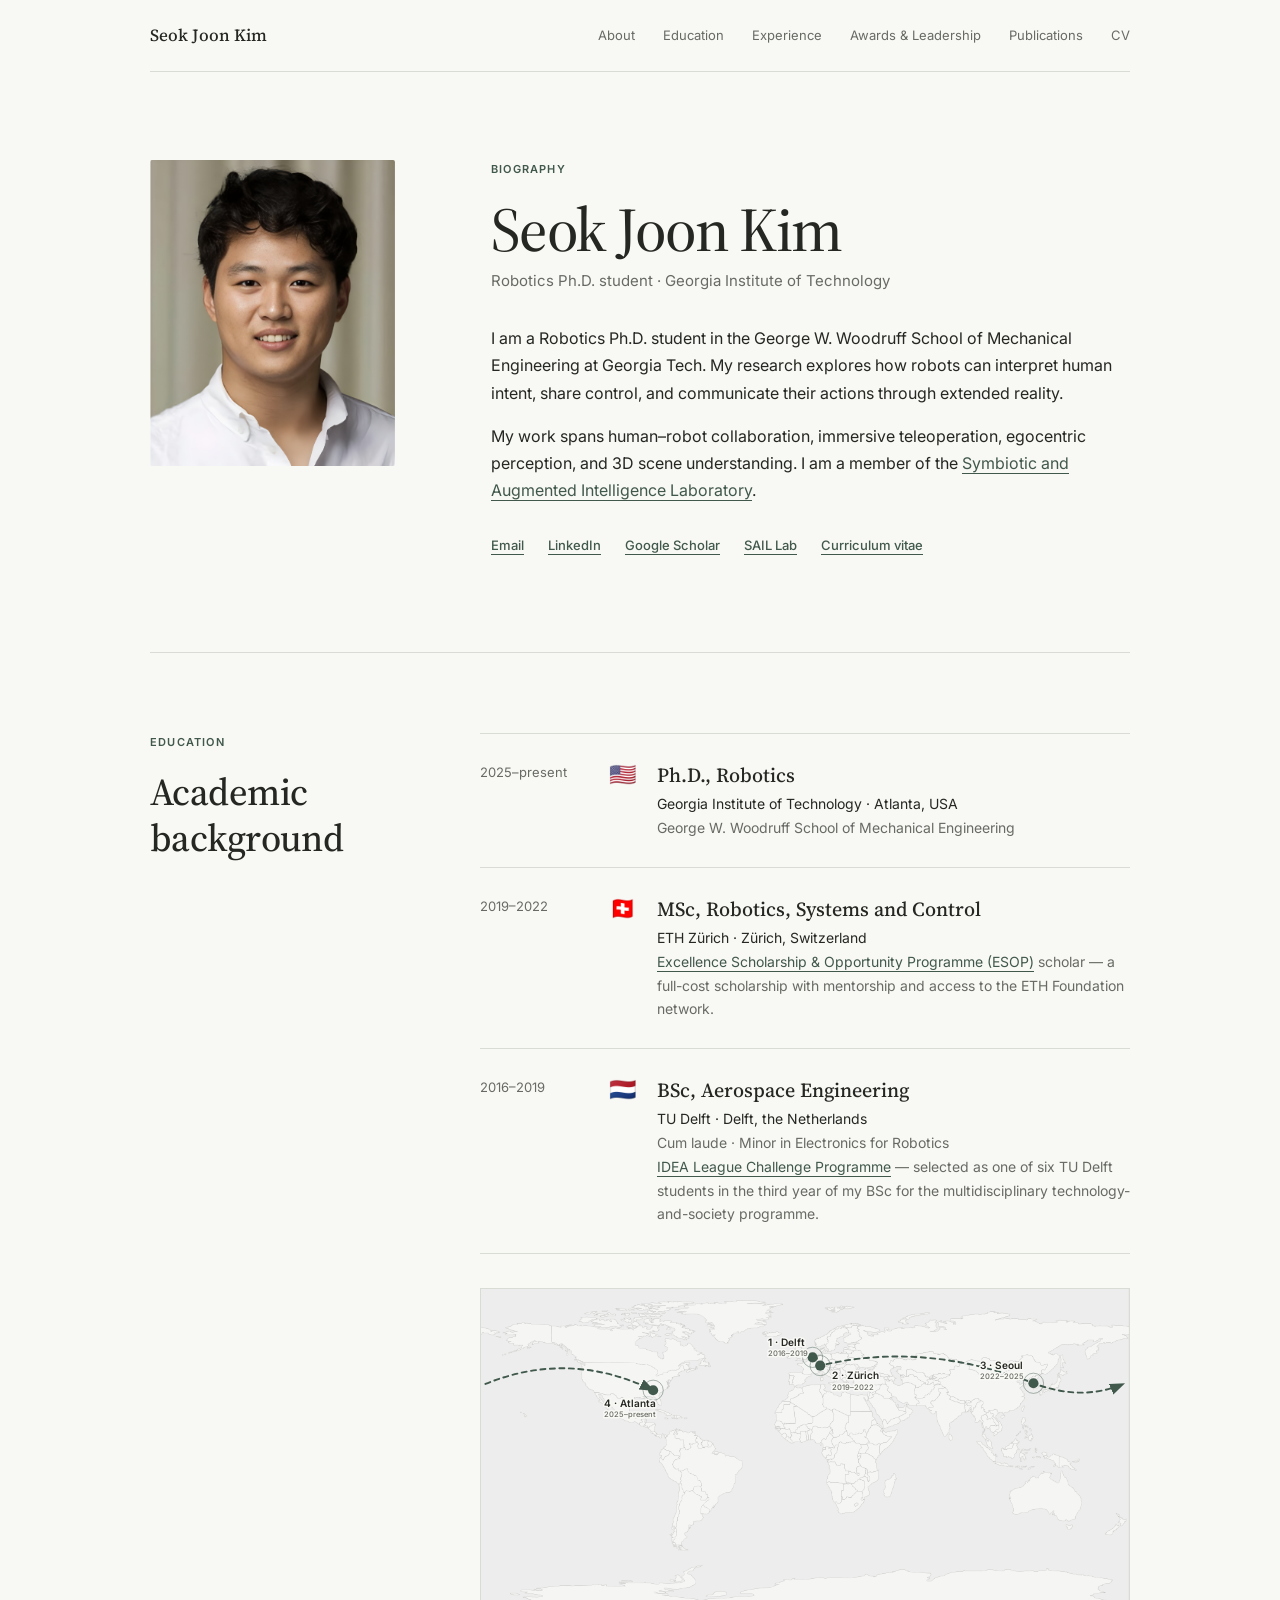
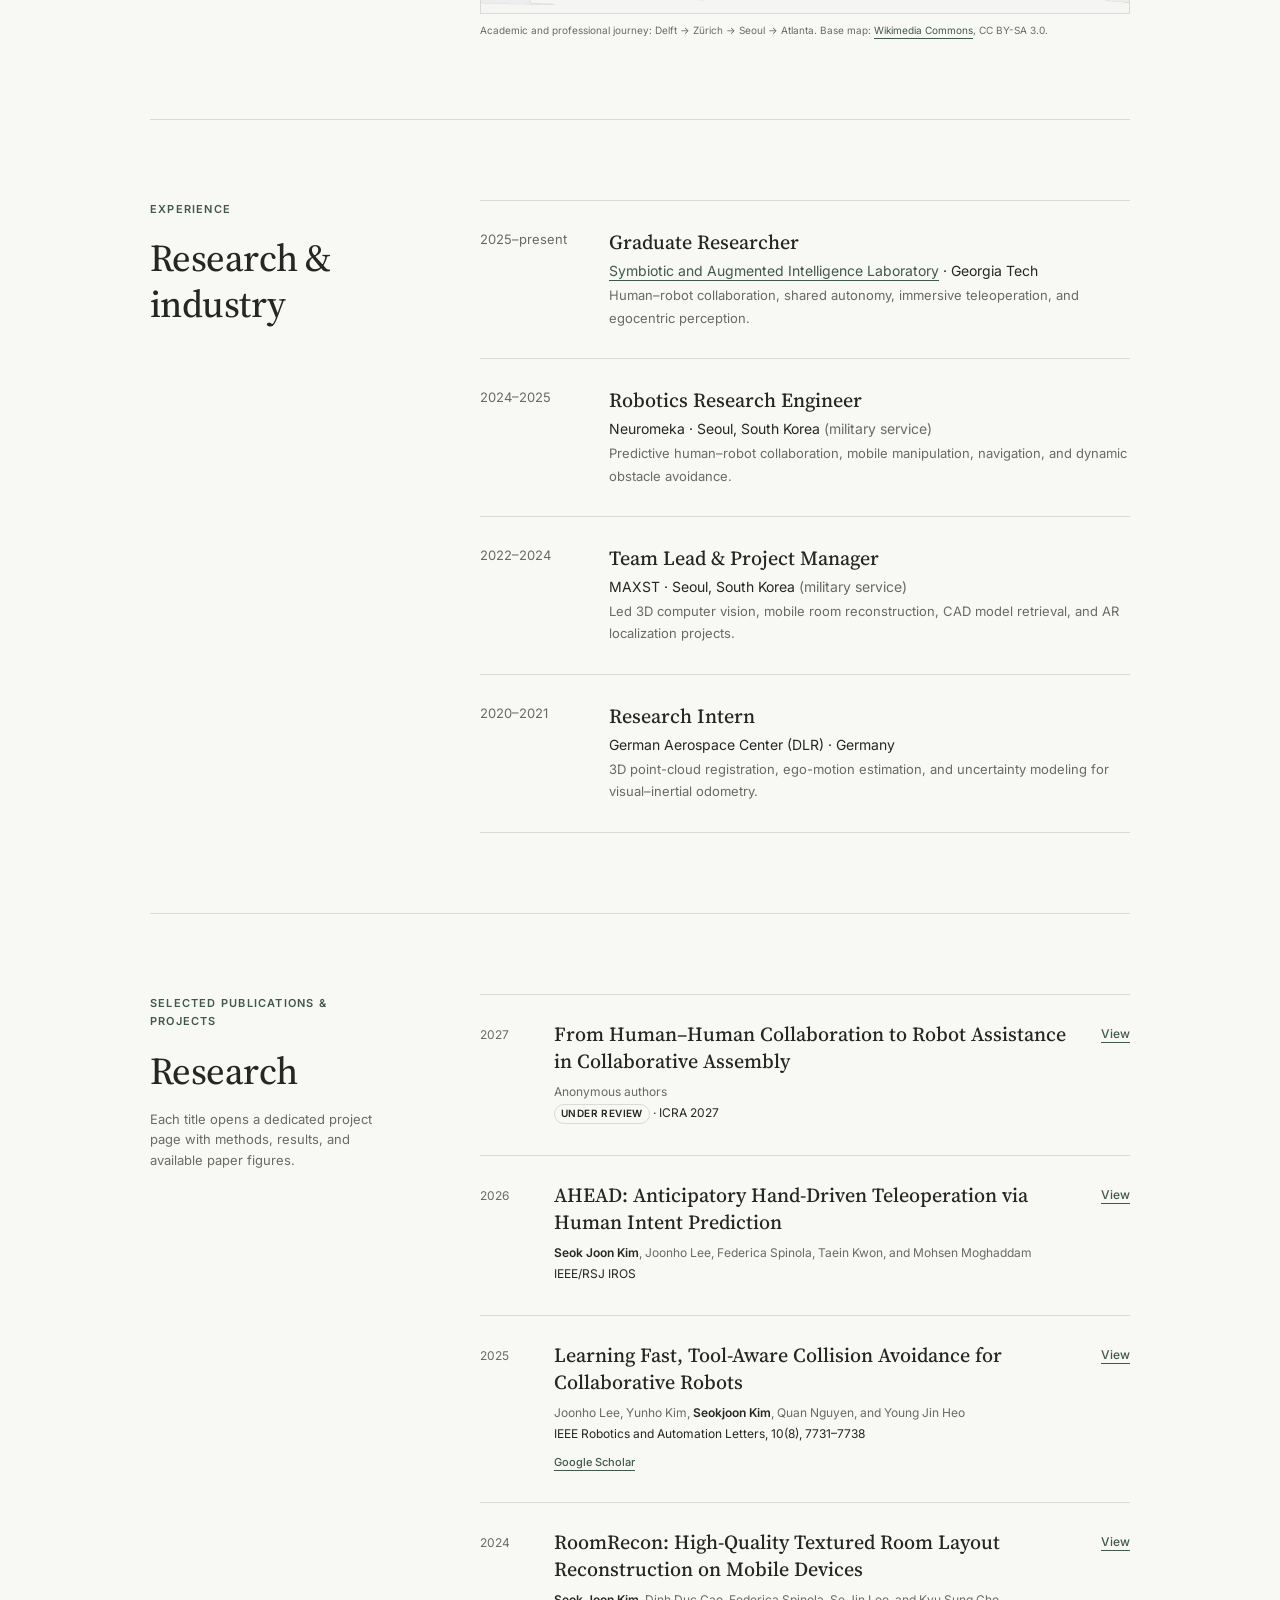
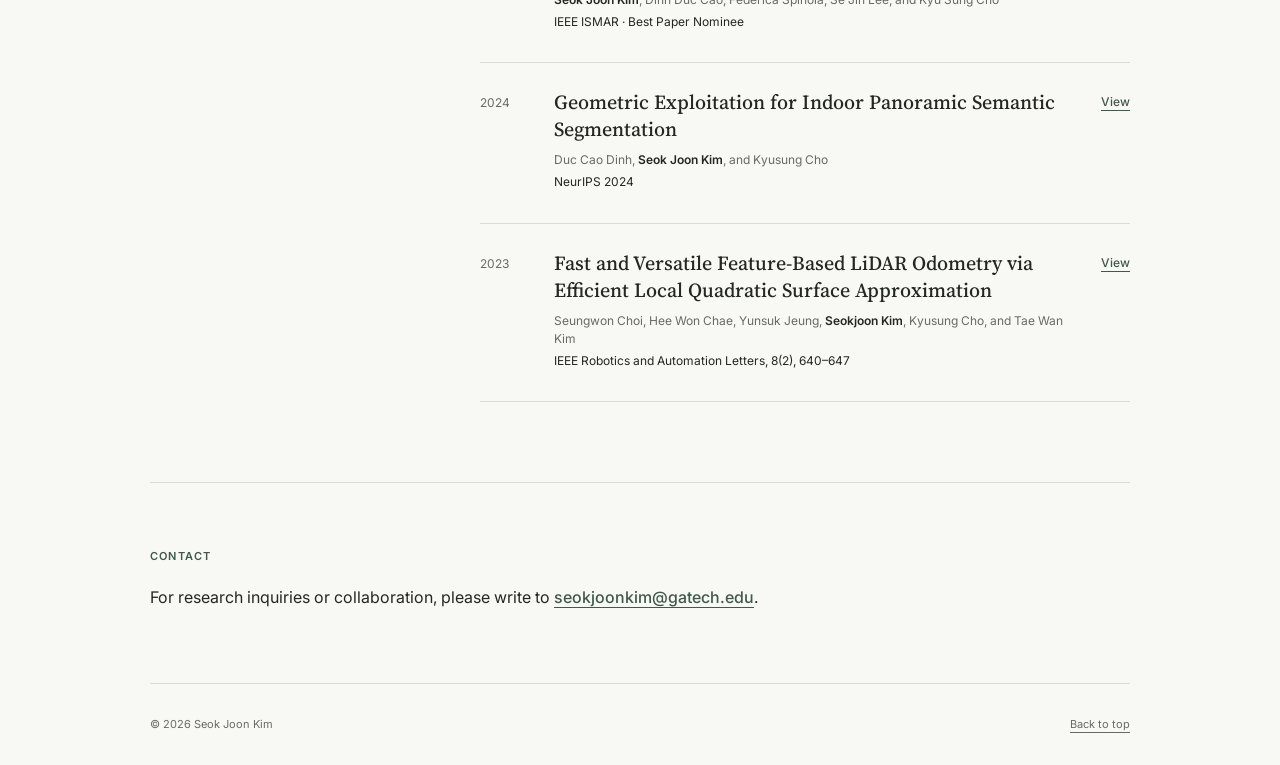
==== commit 3791b3a4: "Add ESOP and IDEA League experience page" ====
--- a/index.html
+++ b/index.html
@@ -18,6 +18,7 @@
       <a href="#about">About</a>
       <a href="#education">Education</a>
       <a href="#experience">Experience</a>
+      <a href="awards/">Awards &amp; Leadership</a>
       <a href="#publications">Publications</a>
       <a href="Curriculum_Vitae_Robotics_2024.pdf" target="_blank" rel="noreferrer">CV</a>
     </nav>
@@ -60,14 +61,14 @@
             <div class="education-date">2019–2022</div>
             <div class="education-content">
               <span class="flag" role="img" aria-label="Switzerland flag">🇨🇭</span>
-              <div><h3>MSc, Robotics, Systems and Control</h3><p>ETH Zürich · Zürich, Switzerland</p><p class="detail"><a class="affiliation-link" href="https://ethz.ch/students/en/studies/financial/scholarships/excellencescholarship.html" target="_blank" rel="noreferrer">Excellence Scholarship &amp; Opportunity Programme (ESOP)</a> scholar — a full-cost scholarship with mentorship and access to the ETH Foundation network.</p></div>
+              <div><h3>MSc, Robotics, Systems and Control</h3><p>ETH Zürich · Zürich, Switzerland</p><p class="detail"><a class="affiliation-link" href="awards/#esop">Excellence Scholarship &amp; Opportunity Programme (ESOP)</a> scholar — a full-cost scholarship with mentorship and access to the ETH Foundation network.</p></div>
             </div>
           </article>
           <article class="education-item">
             <div class="education-date">2016–2019</div>
             <div class="education-content">
               <span class="flag" role="img" aria-label="Netherlands flag">🇳🇱</span>
-              <div><h3>BSc, Aerospace Engineering</h3><p>TU Delft · Delft, the Netherlands</p><p class="detail">Cum laude · Minor in Electronics for Robotics</p><p class="detail"><a class="affiliation-link" href="https://idealeague.org/students/challenge-programme/" target="_blank" rel="noreferrer">IDEA League Challenge Programme</a> — selected as one of six TU Delft students in the third year of my BSc for the multidisciplinary technology-and-society programme.</p></div>
+              <div><h3>BSc, Aerospace Engineering</h3><p>TU Delft · Delft, the Netherlands</p><p class="detail">Cum laude · Minor in Electronics for Robotics</p><p class="detail"><a class="affiliation-link" href="awards/#idea-league">IDEA League Challenge Programme</a> — selected as one of six TU Delft students in the third year of my BSc for the multidisciplinary technology-and-society programme.</p></div>
             </div>
           </article>
         </div>
--- a/styles.css
+++ b/styles.css
@@ -237,6 +237,36 @@
 .key-result { padding: 20px 18px 20px 0; }
 .key-result strong { display: block; margin-bottom: 3px; font: 500 25px var(--serif); }
 .key-result span { display: block; color: var(--muted); font-size: 11px; line-height: 1.45; }
+
+/* Awards and leadership */
+.awards-hero { padding: 88px 0 96px; }
+.awards-hero h1 {
+  max-width: 850px;
+  margin-bottom: 34px;
+  font: 500 clamp(42px, 6vw, 64px)/1.08 var(--serif);
+  letter-spacing: -.025em;
+}
+.awards-intro { max-width: 690px; margin: 0; color: var(--muted); font: 400 21px/1.55 var(--serif); }
+.award-story {
+  padding: 88px 0;
+  display: grid;
+  grid-template-columns: 190px minmax(0, 1fr);
+  gap: clamp(50px, 8vw, 90px);
+  border-top: 1px solid var(--line);
+  scroll-margin-top: 24px;
+}
+.award-index span { display: block; margin-bottom: 14px; color: var(--accent); font: 500 46px/1 var(--serif); }
+.award-index p { color: var(--muted); font-size: 11px; line-height: 1.6; text-transform: uppercase; letter-spacing: .06em; }
+.award-content h2 { max-width: 660px; margin-bottom: 28px; font: 500 clamp(32px, 4.6vw, 48px)/1.15 var(--serif); letter-spacing: -.02em; }
+.award-lead { max-width: 680px; color: var(--text); font: 400 22px/1.55 var(--serif); }
+.award-content > p:not(.section-label):not(.award-lead) { max-width: 690px; color: var(--muted); }
+.award-facts { margin: 40px 0 26px; border-top: 1px solid var(--line); }
+.award-facts div { display: grid; grid-template-columns: 105px minmax(0, 1fr); gap: 25px; padding: 17px 0; border-bottom: 1px solid var(--line); }
+.award-facts dt { color: var(--muted); font-size: 10px; letter-spacing: .08em; text-transform: uppercase; }
+.award-facts dd { margin: 0; font-size: 13px; }
+.award-external { color: var(--accent); font-size: 12px; font-weight: 500; }
+.award-takeaway { padding: 88px 0 100px; border-top: 1px solid var(--line); }
+.award-takeaway blockquote { max-width: 790px; margin: 28px 0 0; font: 400 clamp(30px, 4.5vw, 48px)/1.3 var(--serif); }
 
 @media (max-width: 760px) {
   .wrap, .site-header, .project-page .wrap, .project-page .site-header { width: min(100% - 32px, 980px); }
@@ -269,6 +299,13 @@
   .figure-section { padding: 62px 0; }
   .figure-grid, .key-results { grid-template-columns: 1fr; }
   .key-result { border-bottom: 1px solid var(--line); }
+  .awards-hero { padding: 62px 0 68px; }
+  .award-story { padding: 62px 0; grid-template-columns: 1fr; gap: 28px; }
+  .award-index { display: flex; align-items: baseline; gap: 18px; }
+  .award-index span { margin-bottom: 0; }
+  .award-index p { margin: 0; }
+  .award-facts div { grid-template-columns: 80px minmax(0, 1fr); gap: 16px; }
+  .award-takeaway { padding: 62px 0 72px; }
 }
 
 @media (prefers-reduced-motion: reduce) {
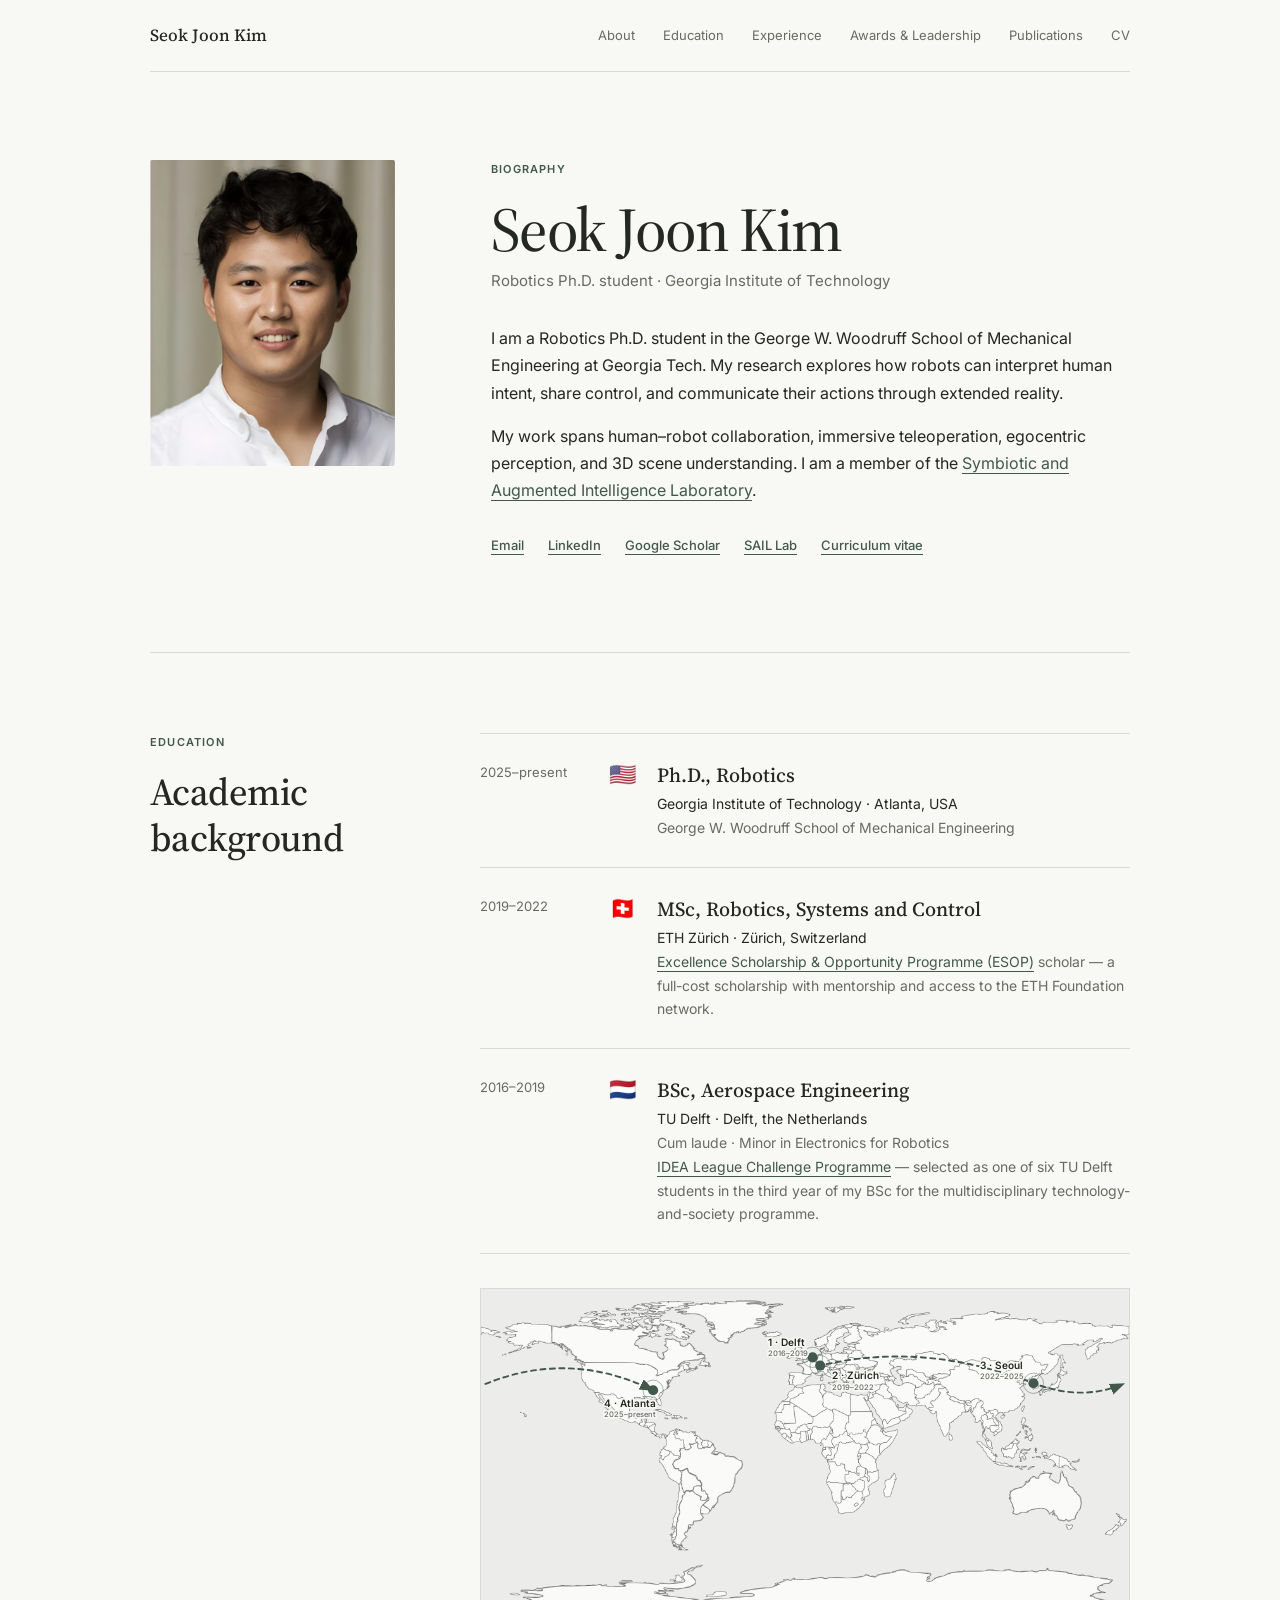
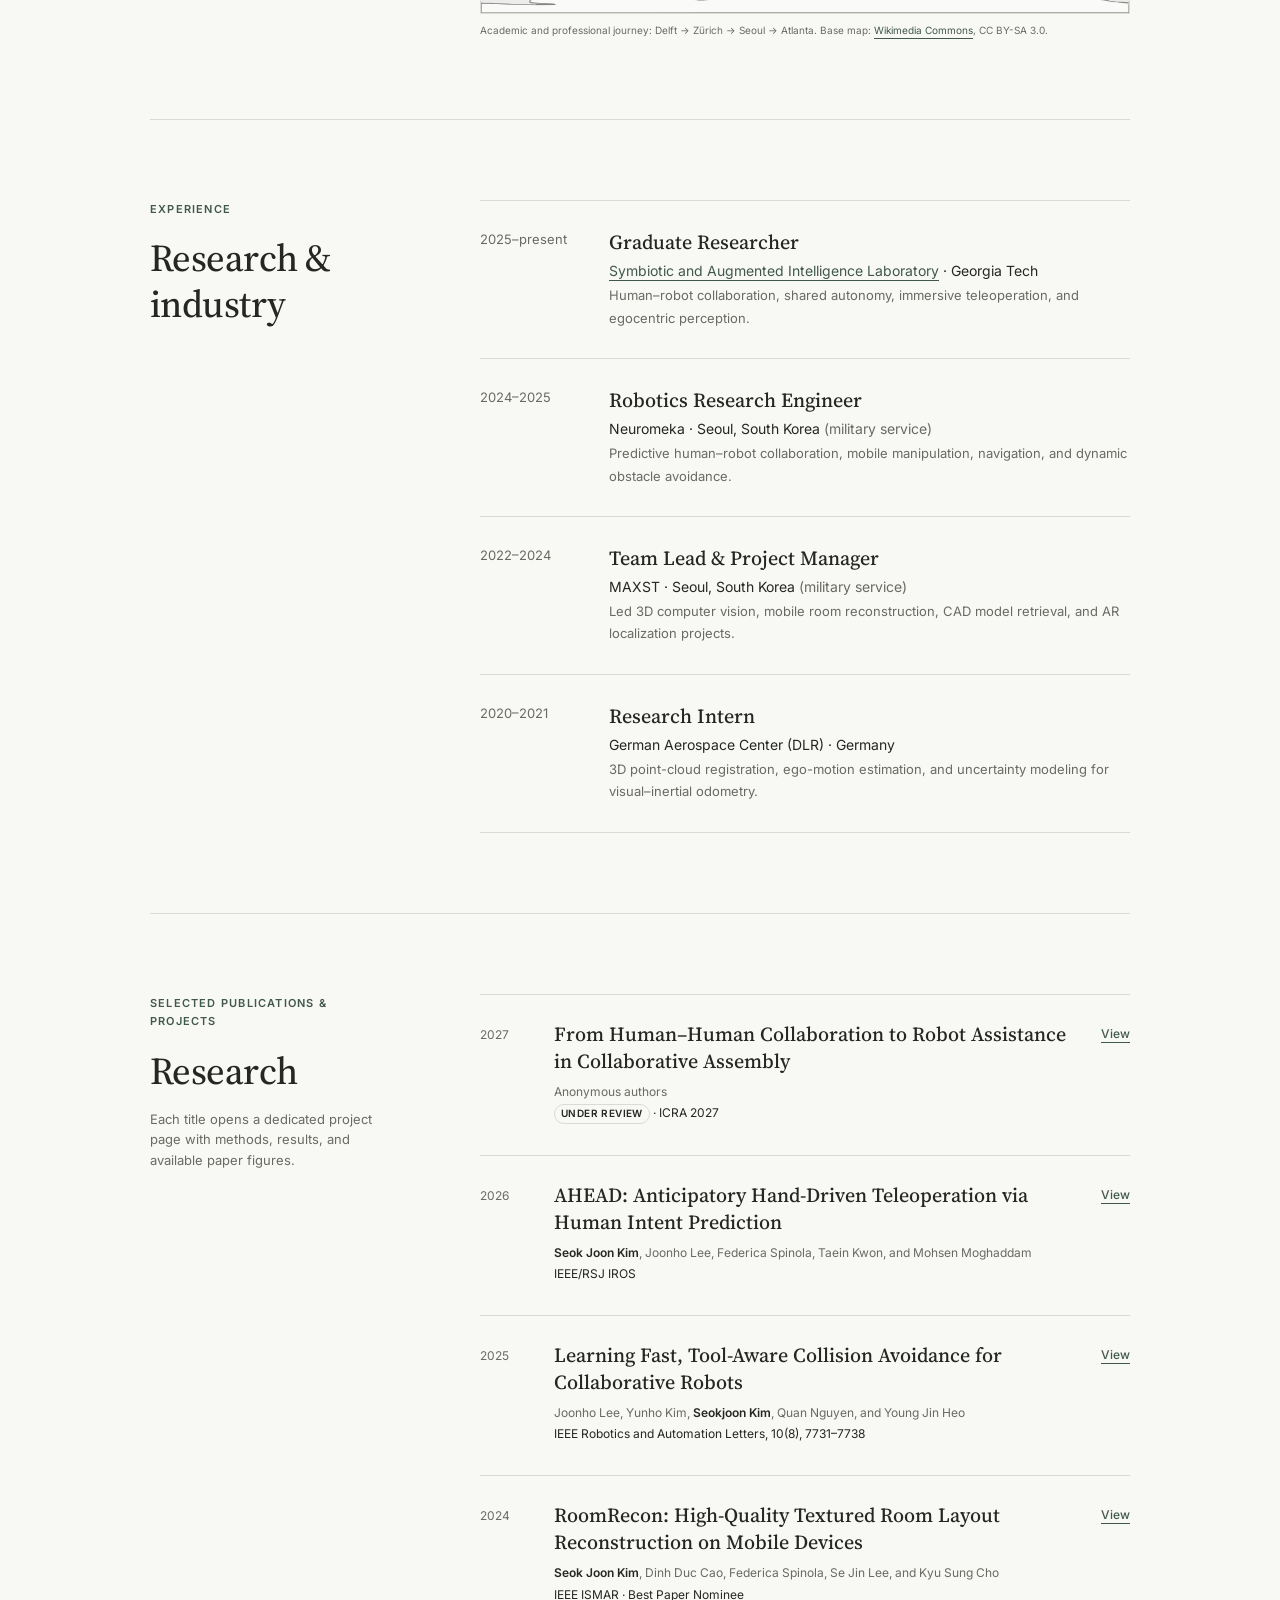
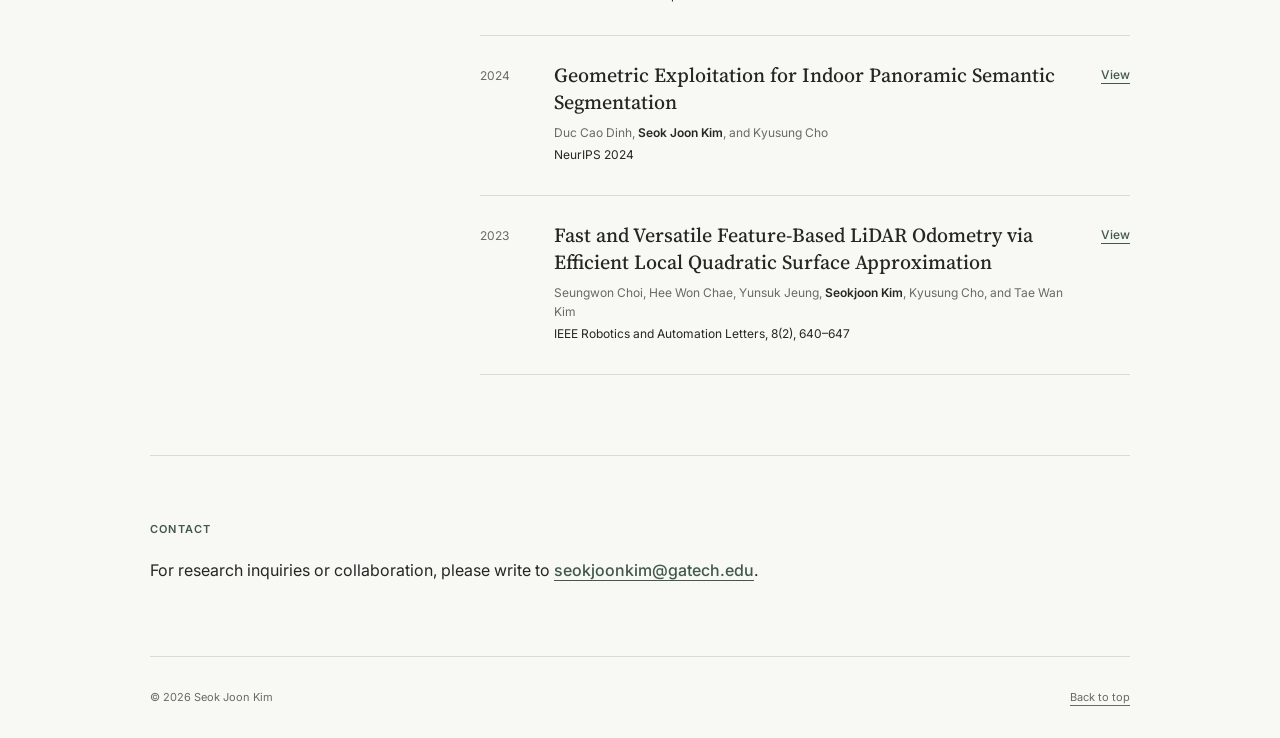
==== commit d0e7889f: "Add compact summaries, panoramic walkthrough, and tidy awards page - Tool-aware collision avoidance " ====
--- a/index.html
+++ b/index.html
@@ -115,7 +115,7 @@
       <div class="publication-list">
         <article class="publication-item"><div class="publication-year">2027</div><div class="publication-main"><h3><a href="projects/h2h2r/">From Human–Human Collaboration to Robot Assistance in Collaborative Assembly</a></h3><p>Anonymous authors</p><p class="publication-venue"><span class="status">Under review</span> · ICRA 2027</p></div><a class="publication-open" href="projects/h2h2r/">View</a></article>
         <article class="publication-item"><div class="publication-year">2026</div><div class="publication-main"><h3><a href="projects/ahead/">AHEAD: Anticipatory Hand-Driven Teleoperation via Human Intent Prediction</a></h3><p><strong>Seok Joon Kim</strong>, Joonho Lee, Federica Spinola, Taein Kwon, and Mohsen Moghaddam</p><p class="publication-venue">IEEE/RSJ IROS</p></div><a class="publication-open" href="projects/ahead/">View</a></article>
-        <article class="publication-item"><div class="publication-year">2025</div><div class="publication-main"><h3><a href="projects/tool-aware-collision-avoidance/">Learning Fast, Tool-Aware Collision Avoidance for Collaborative Robots</a></h3><p>Joonho Lee, Yunho Kim, <strong>Seokjoon Kim</strong>, Quan Nguyen, and Young Jin Heo</p><p class="publication-venue">IEEE Robotics and Automation Letters, 10(8), 7731–7738</p><a class="inline-link" href="https://scholar.google.com/citations?user=BqfHsCcAAAAJ&amp;hl=en" target="_blank" rel="noreferrer">Google Scholar</a></div><a class="publication-open" href="projects/tool-aware-collision-avoidance/">View</a></article>
+        <article class="publication-item"><div class="publication-year">2025</div><div class="publication-main"><h3><a href="projects/tool-aware-collision-avoidance/">Learning Fast, Tool-Aware Collision Avoidance for Collaborative Robots</a></h3><p>Joonho Lee, Yunho Kim, <strong>Seokjoon Kim</strong>, Quan Nguyen, and Young Jin Heo</p><p class="publication-venue">IEEE Robotics and Automation Letters, 10(8), 7731–7738</p></div><a class="publication-open" href="projects/tool-aware-collision-avoidance/">View</a></article>
         <article class="publication-item"><div class="publication-year">2024</div><div class="publication-main"><h3><a href="projects/roomrecon/">RoomRecon: High-Quality Textured Room Layout Reconstruction on Mobile Devices</a></h3><p><strong>Seok Joon Kim</strong>, Dinh Duc Cao, Federica Spinola, Se Jin Lee, and Kyu Sung Cho</p><p class="publication-venue">IEEE ISMAR · Best Paper Nominee</p></div><a class="publication-open" href="projects/roomrecon/">View</a></article>
         <article class="publication-item"><div class="publication-year">2024</div><div class="publication-main"><h3><a href="projects/panoramic-segmentation/">Geometric Exploitation for Indoor Panoramic Semantic Segmentation</a></h3><p>Duc Cao Dinh, <strong>Seok Joon Kim</strong>, and Kyusung Cho</p><p class="publication-venue">NeurIPS 2024</p></div><a class="publication-open" href="projects/panoramic-segmentation/">View</a></article>
         <article class="publication-item"><div class="publication-year">2023</div><div class="publication-main"><h3><a href="projects/lidar-odometry/">Fast and Versatile Feature-Based LiDAR Odometry via Efficient Local Quadratic Surface Approximation</a></h3><p>Seungwon Choi, Hee Won Chae, Yunsuk Jeung, <strong>Seokjoon Kim</strong>, Kyusung Cho, and Tae Wan Kim</p><p class="publication-venue">IEEE Robotics and Automation Letters, 8(2), 640–647</p></div><a class="publication-open" href="projects/lidar-odometry/">View</a></article>
--- a/styles.css
+++ b/styles.css
@@ -108,7 +108,7 @@
 .education-item .detail { color: var(--muted); }
 .education-map { margin: 34px 0 0; }
 .education-map-canvas { position: relative; overflow: hidden; background: #eef0ec; border: 1px solid var(--line); }
-.education-map-canvas > img { display: block; width: 100%; height: auto; filter: grayscale(1); opacity: .55; }
+.education-map-canvas > img { display: block; width: 100%; height: auto; opacity: .9; }
 .education-map-canvas > svg { position: absolute; inset: 0; display: block; width: 100%; height: 100%; }
 .education-map figcaption { margin-top: 9px; color: var(--muted); font-size: 10px; line-height: 1.55; }
 .education-map figcaption a { color: var(--accent); }
@@ -267,6 +267,43 @@
 .award-external { color: var(--accent); font-size: 12px; font-weight: 500; }
 .award-takeaway { padding: 88px 0 100px; border-top: 1px solid var(--line); }
 .award-takeaway blockquote { max-width: 790px; margin: 28px 0 0; font: 400 clamp(30px, 4.5vw, 48px)/1.3 var(--serif); }
+
+/* Paper walkthrough (project pages structured like a paper) */
+.project-links { display: flex; flex-wrap: wrap; gap: 10px; margin-top: 34px; }
+.paper-toc { border-block: 1px solid var(--line); background: var(--surface); }
+.paper-toc ol { display: flex; flex-wrap: wrap; gap: 6px 30px; margin: 0 auto; padding: 15px 0; list-style: none; font-size: 12px; counter-reset: toc; }
+.paper-toc li { counter-increment: toc; }
+.paper-toc li::before { content: counter(toc) "  "; color: var(--accent); font-weight: 600; }
+.paper-toc a { color: var(--muted); text-decoration: none; }
+.paper-toc a:hover, .paper-toc a:focus-visible { color: var(--text); text-decoration: underline; }
+.paper-section { padding: 72px 0; border-top: 1px solid var(--line); scroll-margin-top: 12px; }
+.paper-section:first-of-type { border-top: 0; }
+.paper-grid { display: grid; grid-template-columns: 170px minmax(0, 1fr); gap: 60px; }
+.paper-index span { display: block; margin-bottom: 10px; color: var(--accent); font: 500 34px/1 var(--serif); }
+.paper-index p { color: var(--muted); font-size: 11px; letter-spacing: .07em; text-transform: uppercase; }
+.paper-content h2 { margin-bottom: 22px; font: 500 clamp(28px, 3.6vw, 36px)/1.2 var(--serif); letter-spacing: -.01em; }
+.paper-content h3 { margin: 38px 0 10px; font: 500 20px/1.4 var(--serif); }
+.paper-content > p, .paper-content li { color: var(--muted); }
+.paper-content > p.lead { color: var(--text); font: 400 20px/1.55 var(--serif); }
+.paper-content > ul { padding-left: 20px; }
+.paper-content li { margin-bottom: 6px; }
+.paper-content li strong, .paper-content p strong { color: var(--text); font-weight: 600; }
+.paper-content .project-figure { margin: 30px 0; }
+.paper-content .figure-grid { margin: 30px 0; }
+.paper-content .figure-grid .project-figure { margin: 0; }
+.figure-grid-4 { grid-template-columns: repeat(4, minmax(0, 1fr)); gap: 14px; }
+.project-figure.narrow { max-width: 560px; margin-inline: auto; }
+.project-figure.small { max-width: 400px; }
+.paper-content .figure-grid { align-items: start; }
+.table-wrap { margin: 28px 0; overflow-x: auto; }
+.result-table { width: 100%; border-collapse: collapse; font-size: 12px; line-height: 1.5; }
+.result-table caption { padding-bottom: 10px; color: var(--muted); font-size: 12px; text-align: left; caption-side: top; }
+.result-table caption strong { color: var(--text); font-weight: 600; }
+.result-table th, .result-table td { padding: 8px 10px; border-bottom: 1px solid var(--line); text-align: right; white-space: nowrap; }
+.result-table th:first-child, .result-table td:first-child { text-align: left; }
+.result-table thead th { color: var(--muted); font-size: 10px; font-weight: 600; letter-spacing: .05em; text-transform: uppercase; border-bottom: 1px solid var(--text); }
+.result-table tr.highlight td { color: var(--text); font-weight: 600; background: #f1f3ee; }
+.citation { margin: 22px 0 0; padding: 18px 20px; overflow-x: auto; color: var(--text); background: var(--surface); border: 1px solid var(--line); font: 12px/1.6 ui-monospace, SFMono-Regular, Menlo, monospace; }
 
 @media (max-width: 760px) {
   .wrap, .site-header, .project-page .wrap, .project-page .site-header { width: min(100% - 32px, 980px); }
@@ -298,6 +335,12 @@
   .project-body { padding: 62px 0 72px; }
   .figure-section { padding: 62px 0; }
   .figure-grid, .key-results { grid-template-columns: 1fr; }
+  .figure-grid-4 { grid-template-columns: repeat(2, minmax(0, 1fr)); }
+  .paper-section { padding: 54px 0; }
+  .paper-grid { grid-template-columns: 1fr; gap: 18px; }
+  .paper-index { display: flex; align-items: baseline; gap: 14px; }
+  .paper-index span { margin-bottom: 0; }
+  .paper-index p { margin: 0; }
   .key-result { border-bottom: 1px solid var(--line); }
   .awards-hero { padding: 62px 0 68px; }
   .award-story { padding: 62px 0; grid-template-columns: 1fr; gap: 28px; }
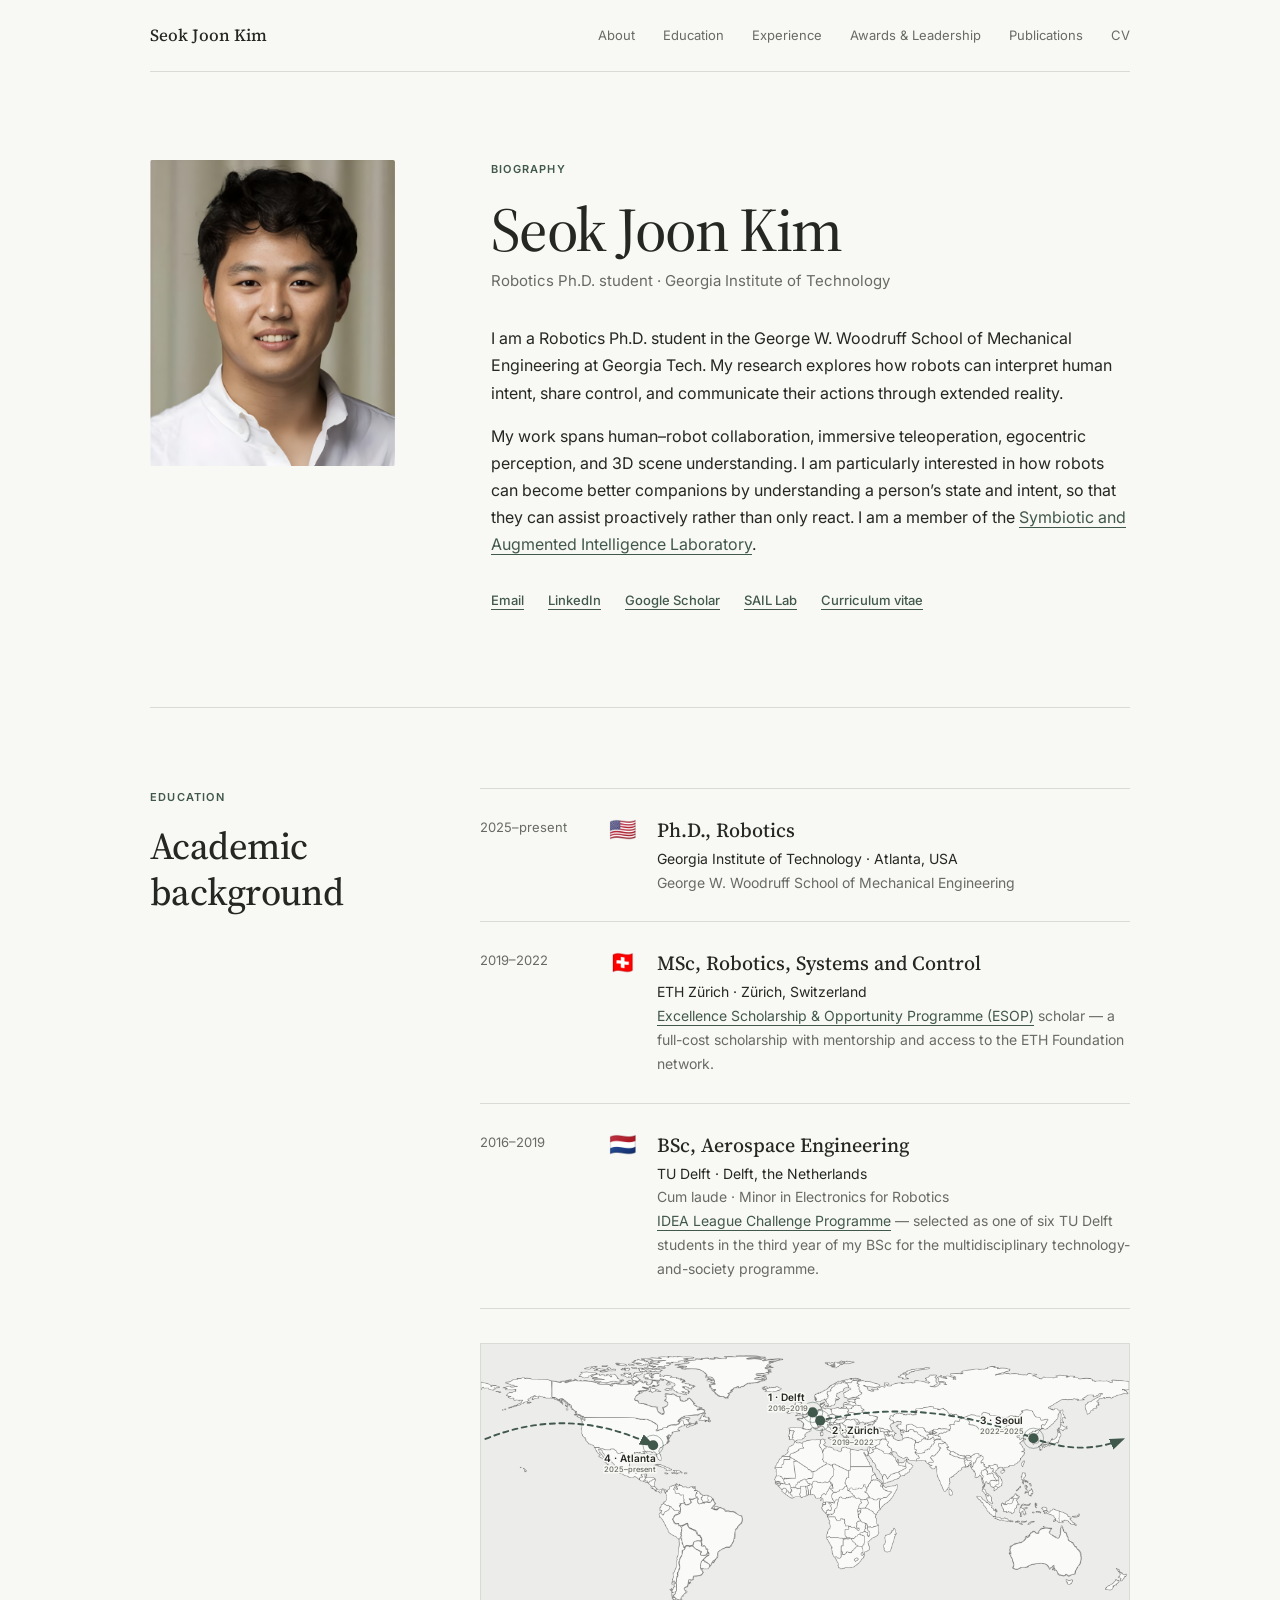
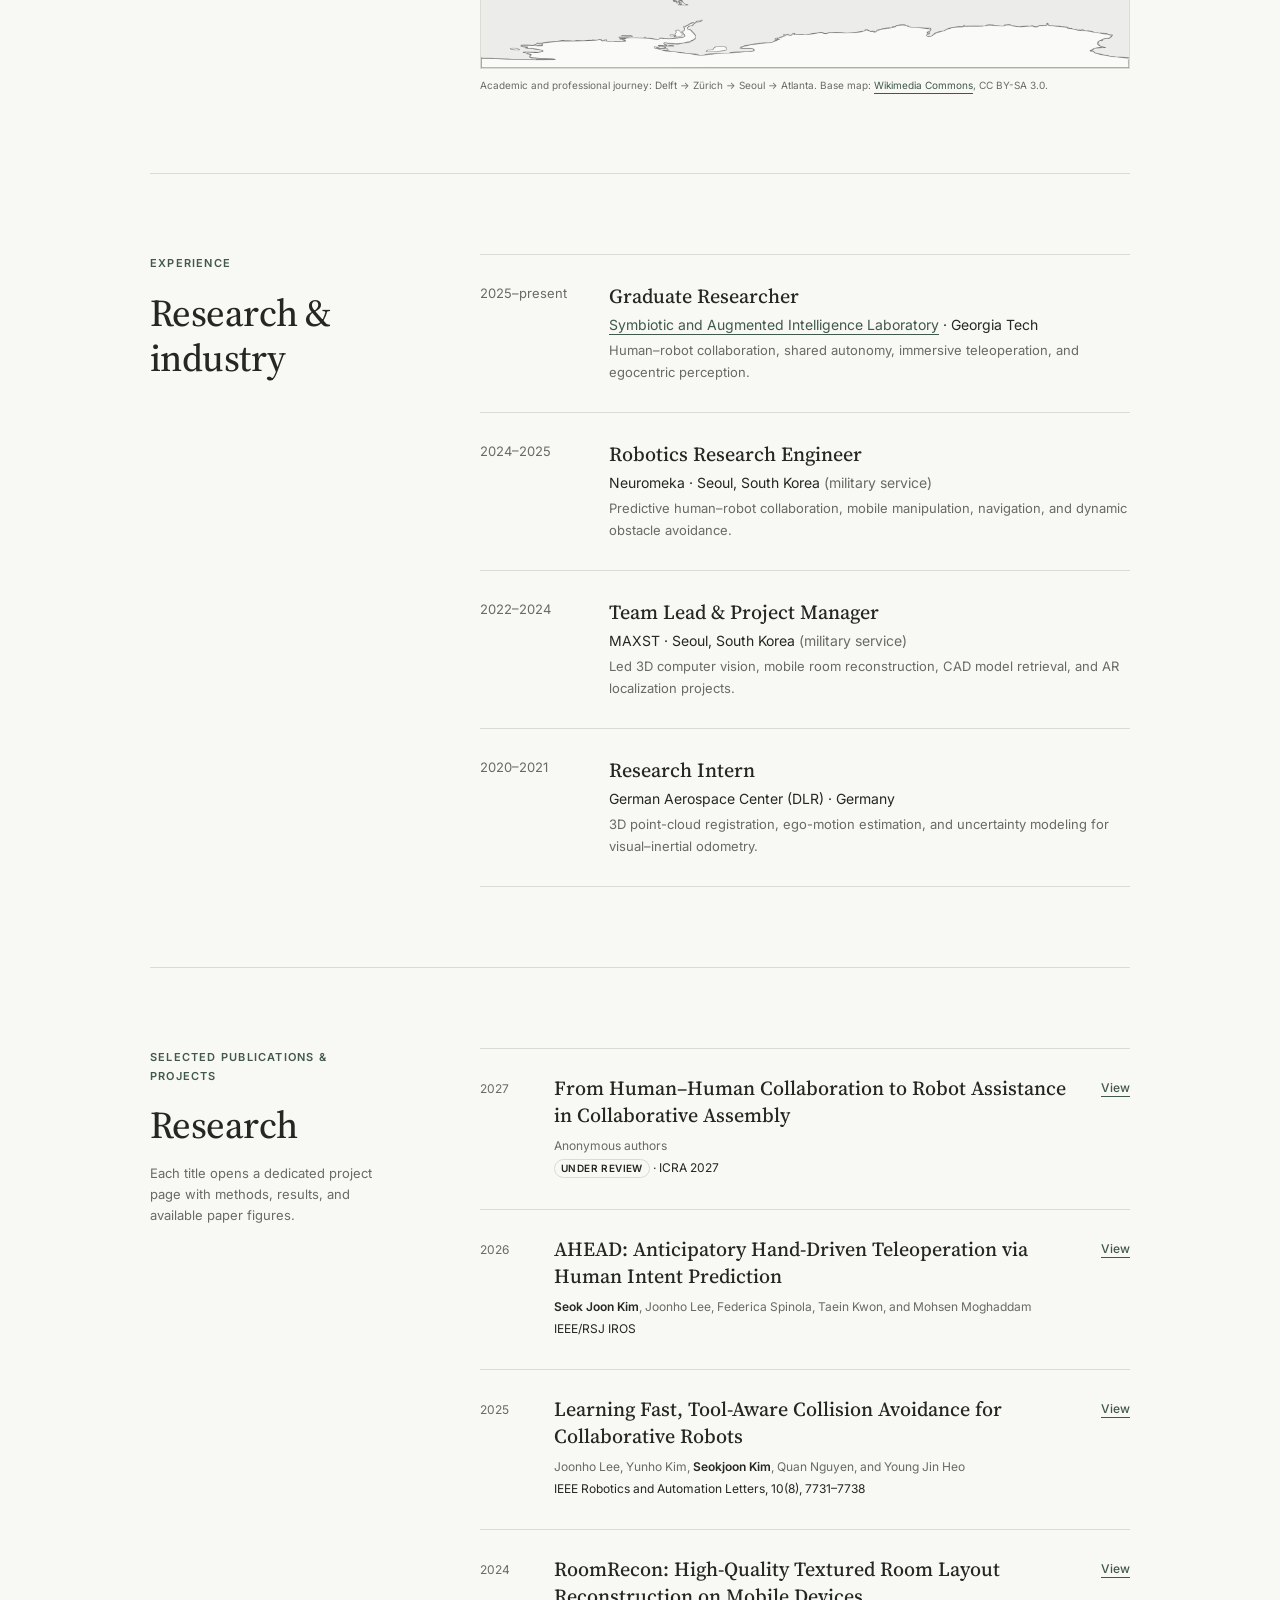
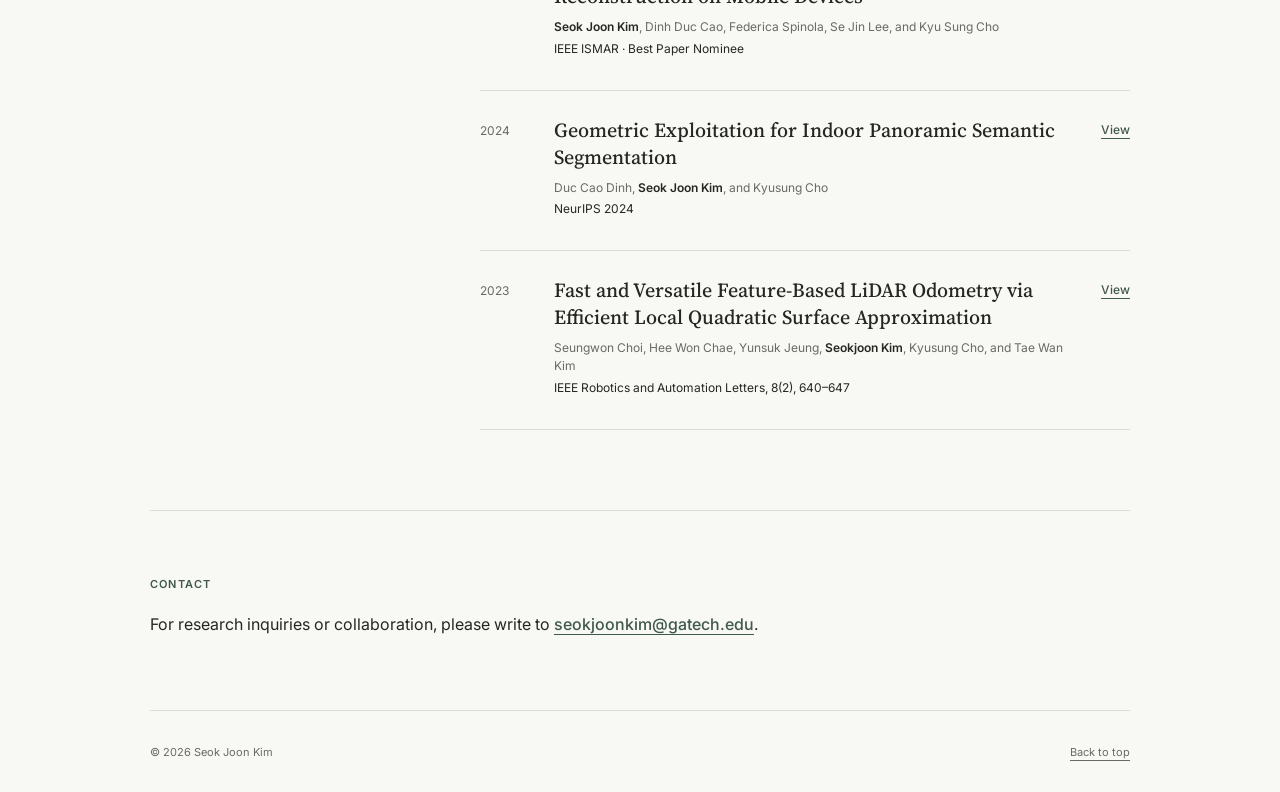
==== commit 0828820b: "Expand bio with research interest in proactive assistance Co-Authored-By: Claude Opus 5.5 <noreply@a" ====
--- a/index.html
+++ b/index.html
@@ -32,7 +32,7 @@
         <h1>Seok Joon Kim</h1>
         <p class="role">Robotics Ph.D. student · Georgia Institute of Technology</p>
         <p class="bio">I am a Robotics Ph.D. student in the George W. Woodruff School of Mechanical Engineering at Georgia Tech. My research explores how robots can interpret human intent, share control, and communicate their actions through extended reality.</p>
-        <p class="bio">My work spans human–robot collaboration, immersive teleoperation, egocentric perception, and 3D scene understanding. I am a member of the <a class="affiliation-link" href="https://sail.coe.gatech.edu/" target="_blank" rel="noreferrer">Symbiotic and Augmented Intelligence Laboratory</a>.</p>
+        <p class="bio">My work spans human–robot collaboration, immersive teleoperation, egocentric perception, and 3D scene understanding. I am particularly interested in how robots can become better companions by understanding a person’s state and intent, so that they can assist proactively rather than only react. I am a member of the <a class="affiliation-link" href="https://sail.coe.gatech.edu/" target="_blank" rel="noreferrer">Symbiotic and Augmented Intelligence Laboratory</a>.</p>
         <div class="profile-links">
           <a href="mailto:seokjoonkim@gatech.edu">Email</a>
           <a href="https://www.linkedin.com/in/seok-joon-kim-GT/" target="_blank" rel="noreferrer">LinkedIn</a>
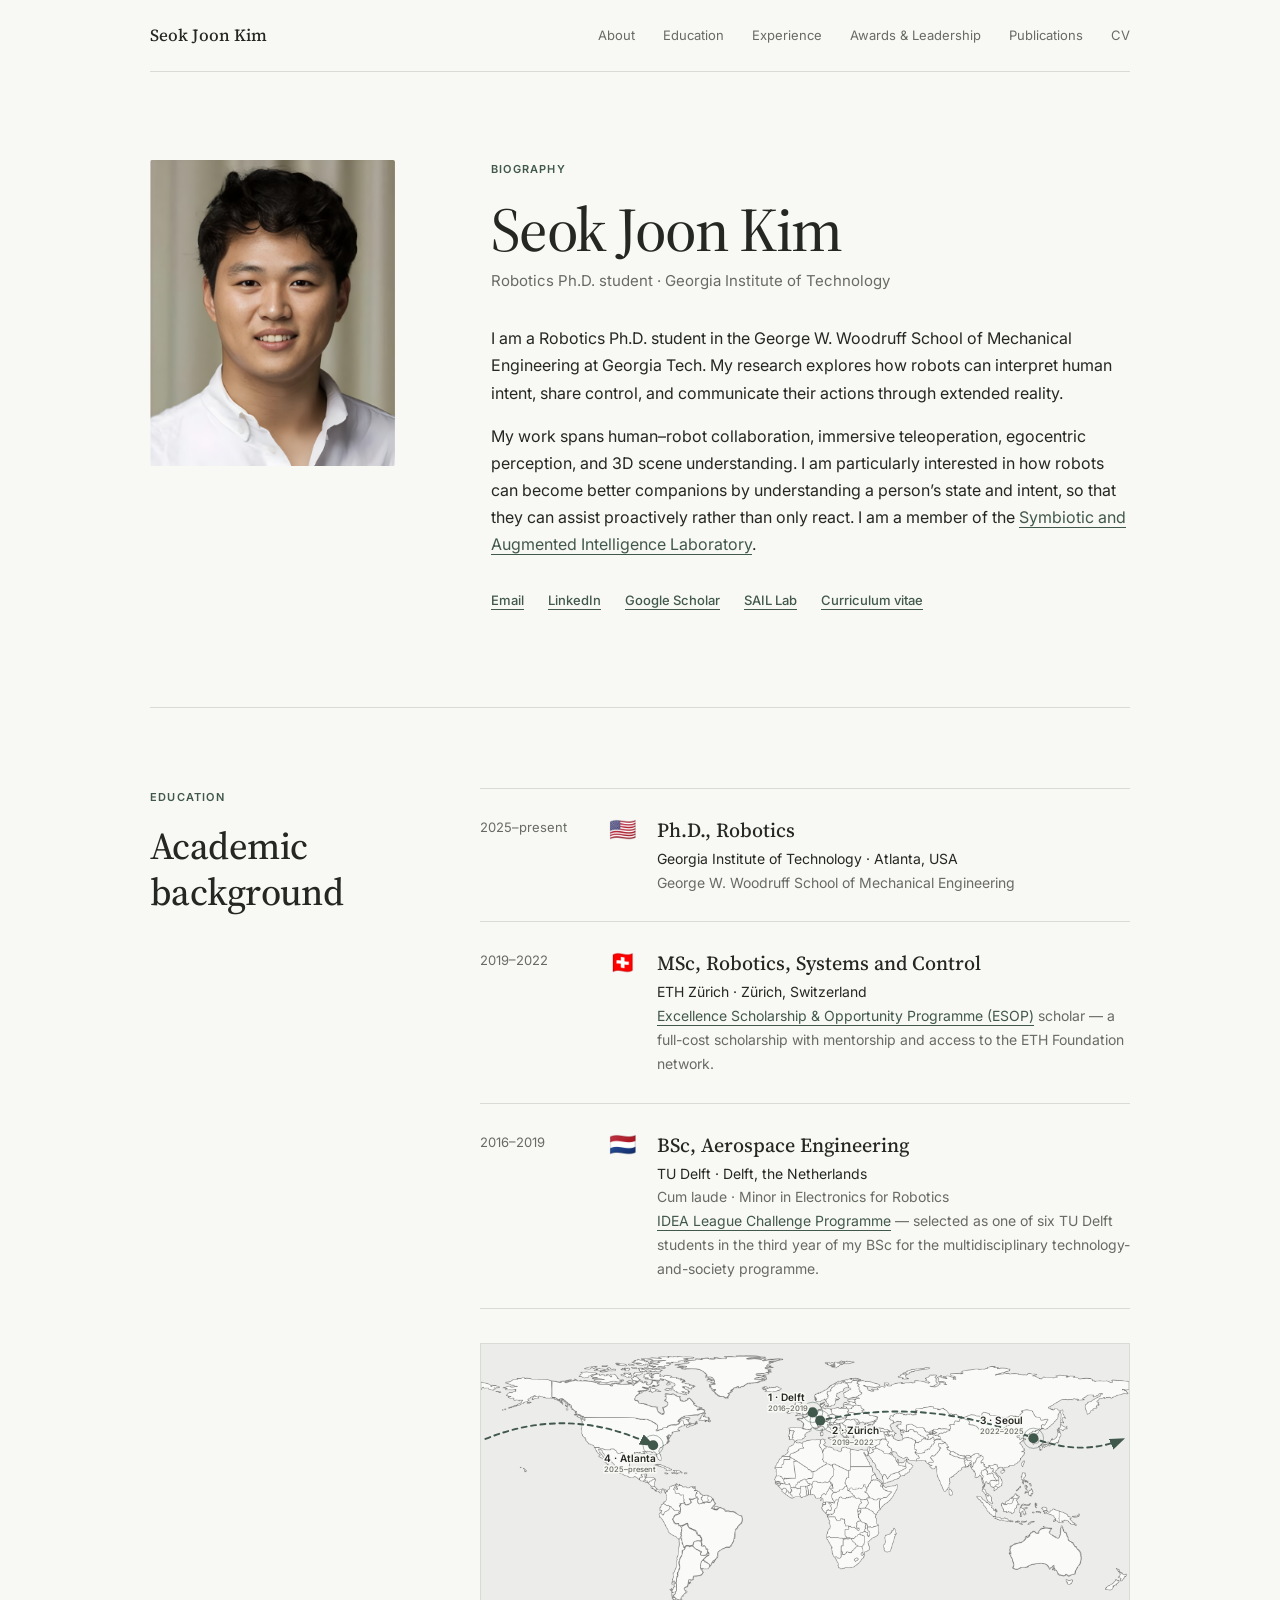
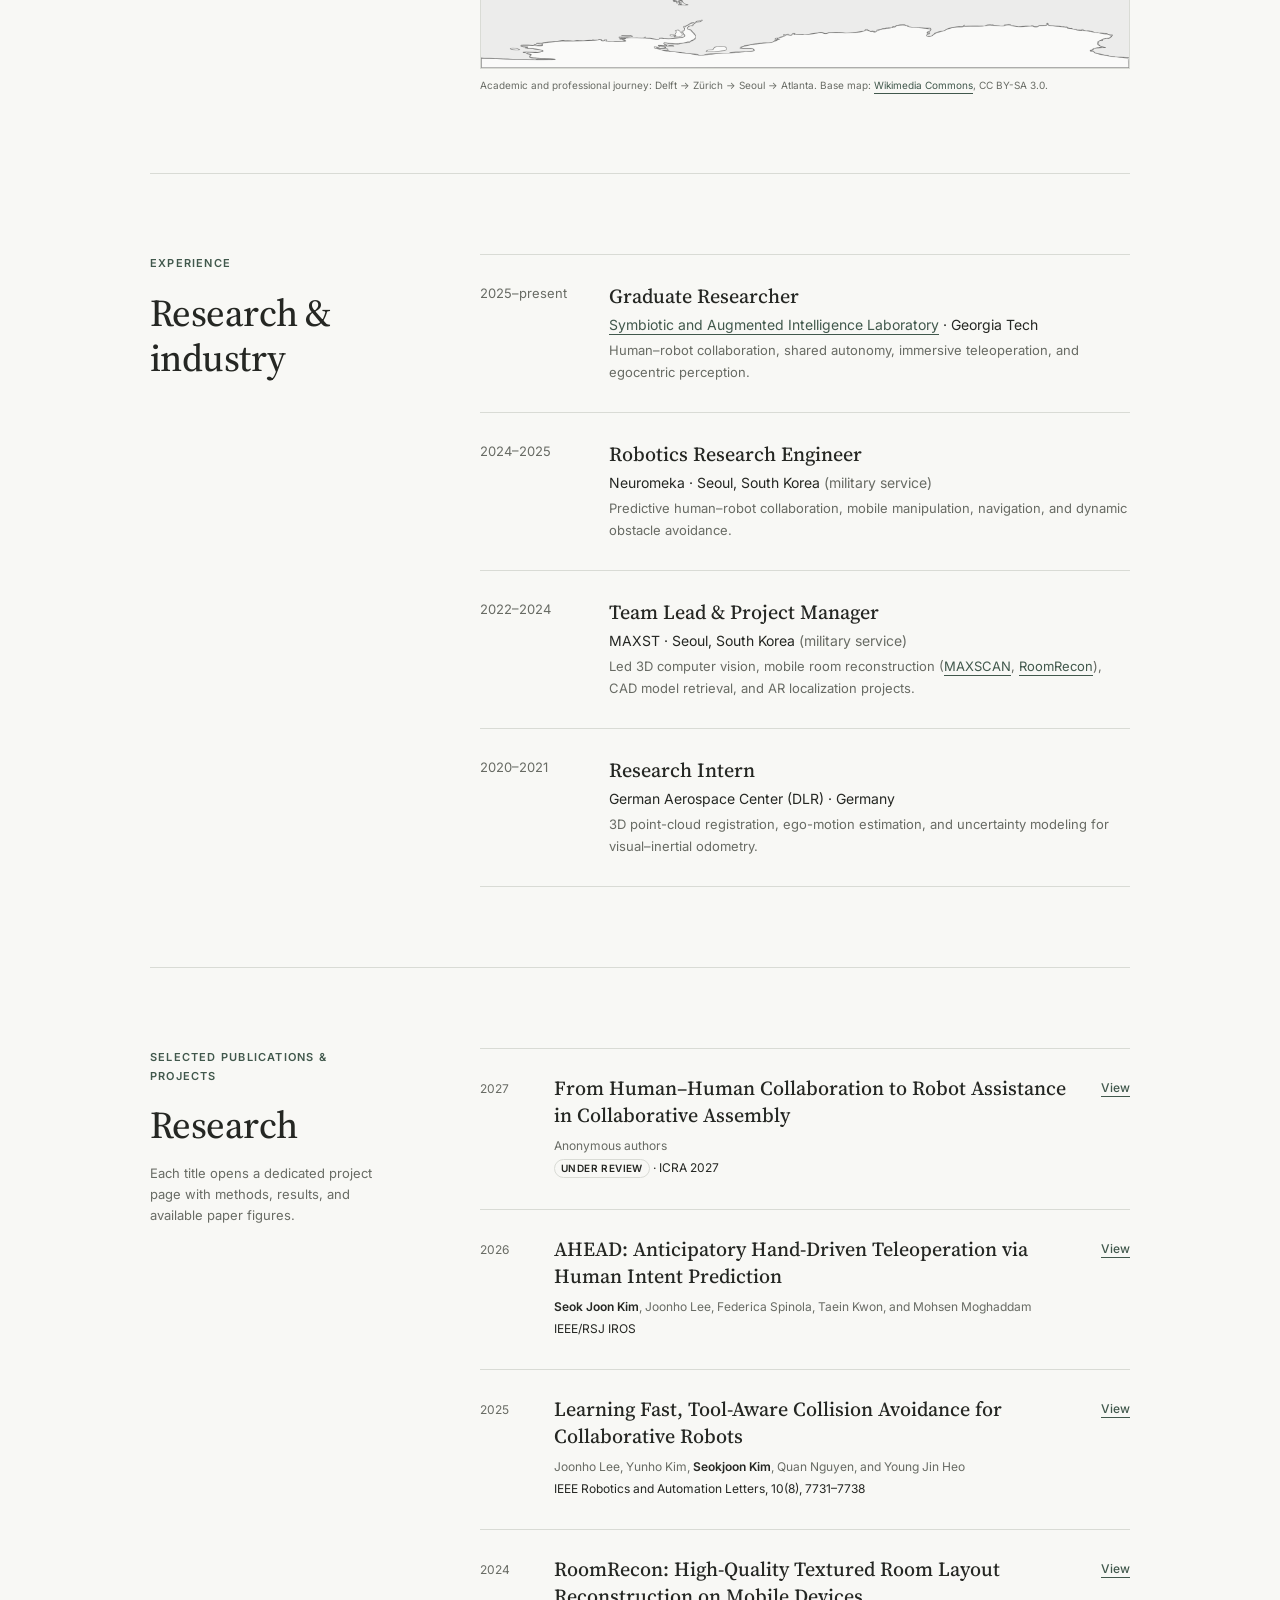
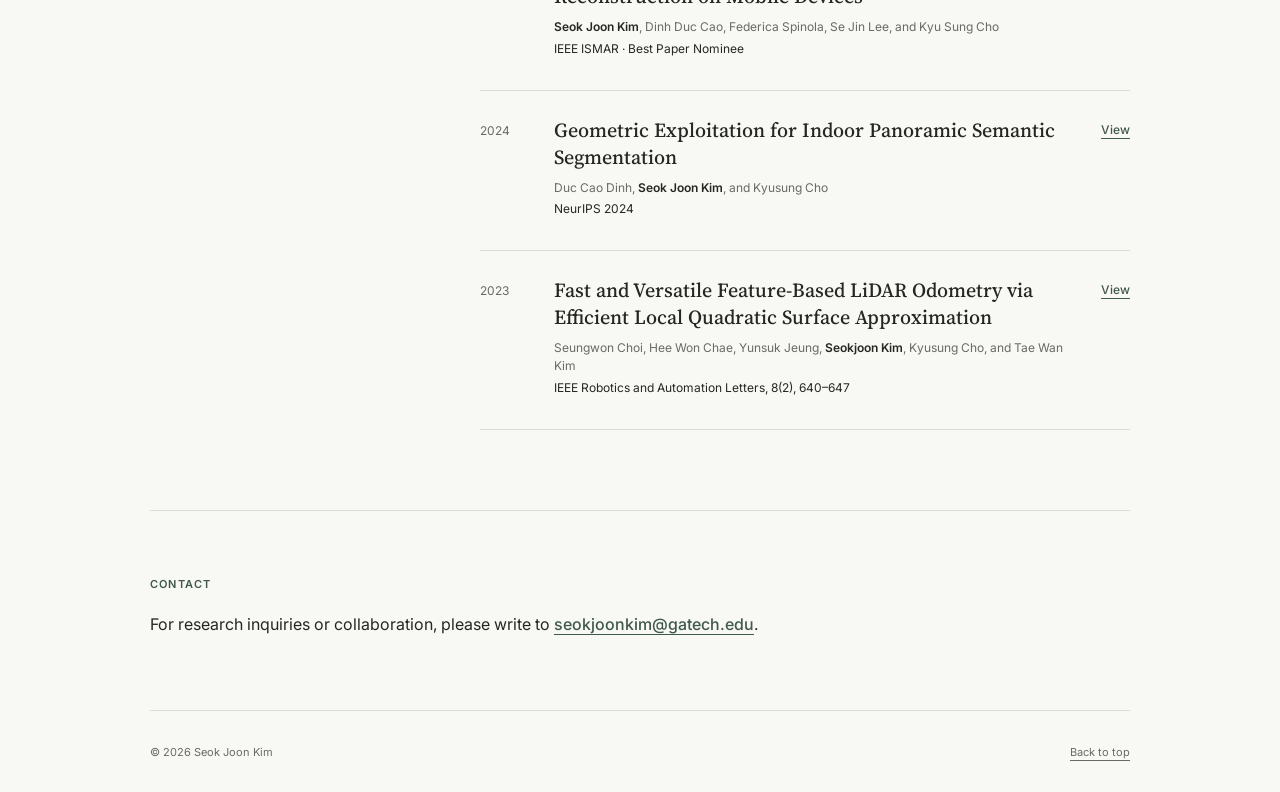
==== commit 551bf676: "Add MAXSCAN project page and link from experience Co-Authored-By: Claude Opus 5.5 <noreply@anthropic" ====
--- a/index.html
+++ b/index.html
@@ -101,7 +101,7 @@
       <div class="experience-list">
         <article class="experience-item"><div class="experience-date">2025–present</div><div><h3>Graduate Researcher</h3><p><a class="affiliation-link" href="https://sail.coe.gatech.edu/" target="_blank" rel="noreferrer">Symbiotic and Augmented Intelligence Laboratory</a> · Georgia Tech</p><p class="detail">Human–robot collaboration, shared autonomy, immersive teleoperation, and egocentric perception.</p></div></article>
         <article class="experience-item"><div class="experience-date">2024–2025</div><div><h3>Robotics Research Engineer</h3><p>Neuromeka · Seoul, South Korea <span class="experience-context">(military service)</span></p><p class="detail">Predictive human–robot collaboration, mobile manipulation, navigation, and dynamic obstacle avoidance.</p></div></article>
-        <article class="experience-item"><div class="experience-date">2022–2024</div><div><h3>Team Lead &amp; Project Manager</h3><p>MAXST · Seoul, South Korea <span class="experience-context">(military service)</span></p><p class="detail">Led 3D computer vision, mobile room reconstruction, CAD model retrieval, and AR localization projects.</p></div></article>
+        <article class="experience-item"><div class="experience-date">2022–2024</div><div><h3>Team Lead &amp; Project Manager</h3><p>MAXST · Seoul, South Korea <span class="experience-context">(military service)</span></p><p class="detail">Led 3D computer vision, mobile room reconstruction (<a class="affiliation-link" href="projects/maxscan/">MAXSCAN</a>, <a class="affiliation-link" href="projects/roomrecon/">RoomRecon</a>), CAD model retrieval, and AR localization projects.</p></div></article>
         <article class="experience-item"><div class="experience-date">2020–2021</div><div><h3>Research Intern</h3><p>German Aerospace Center (DLR) · Germany</p><p class="detail">3D point-cloud registration, ego-motion estimation, and uncertainty modeling for visual–inertial odometry.</p></div></article>
       </div>
     </section>
--- a/styles.css
+++ b/styles.css
@@ -354,3 +354,16 @@
 @media (prefers-reduced-motion: reduce) {
   html { scroll-behavior: auto; }
 }
+
+/* Award photo gallery */
+.award-gallery { display: grid; padding: 0; grid-template-columns: 1fr 1fr; gap: 12px; max-width: 760px; margin: 36px 0 28px; }
+.award-gallery img { display: block; width: 100%; aspect-ratio: 4 / 3; object-fit: cover; border-radius: 4px; }
+.award-gallery .wide { grid-column: 1 / -1; }
+.award-gallery img.wide { aspect-ratio: 16 / 9; }
+.award-gallery figcaption { grid-column: 1 / -1; color: var(--muted); font-size: 12px; }
+@media (max-width: 720px) { .award-gallery { grid-template-columns: 1fr; } }
+.award-docs { grid-template-columns: 1.9fr 1fr; align-items: start; }
+.award-docs img { aspect-ratio: auto; object-fit: contain; border: 1px solid var(--line); border-radius: 2px; }
+@media (max-width: 720px) { .award-docs { grid-template-columns: 1fr; } }
+.award-gallery a { display: block; }
+.figure-grid-compact { max-width: 460px; align-items: start; }
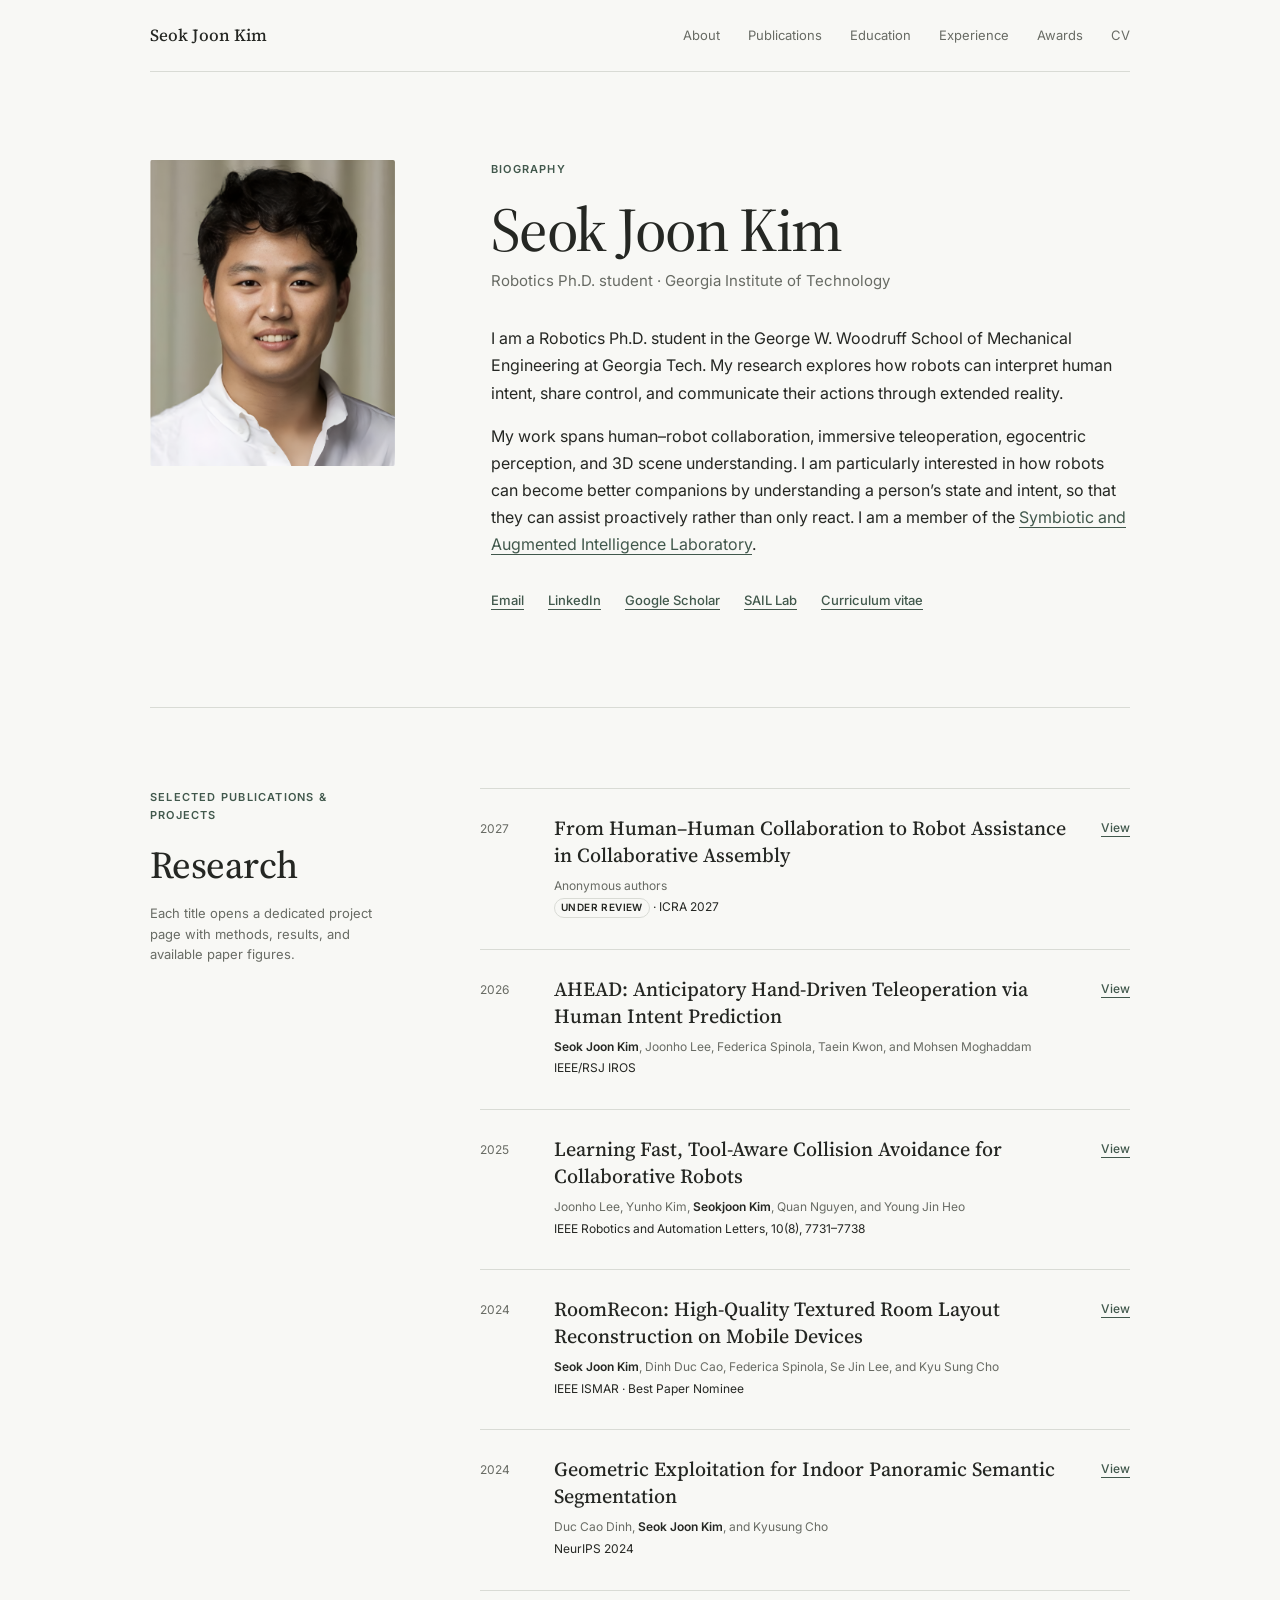
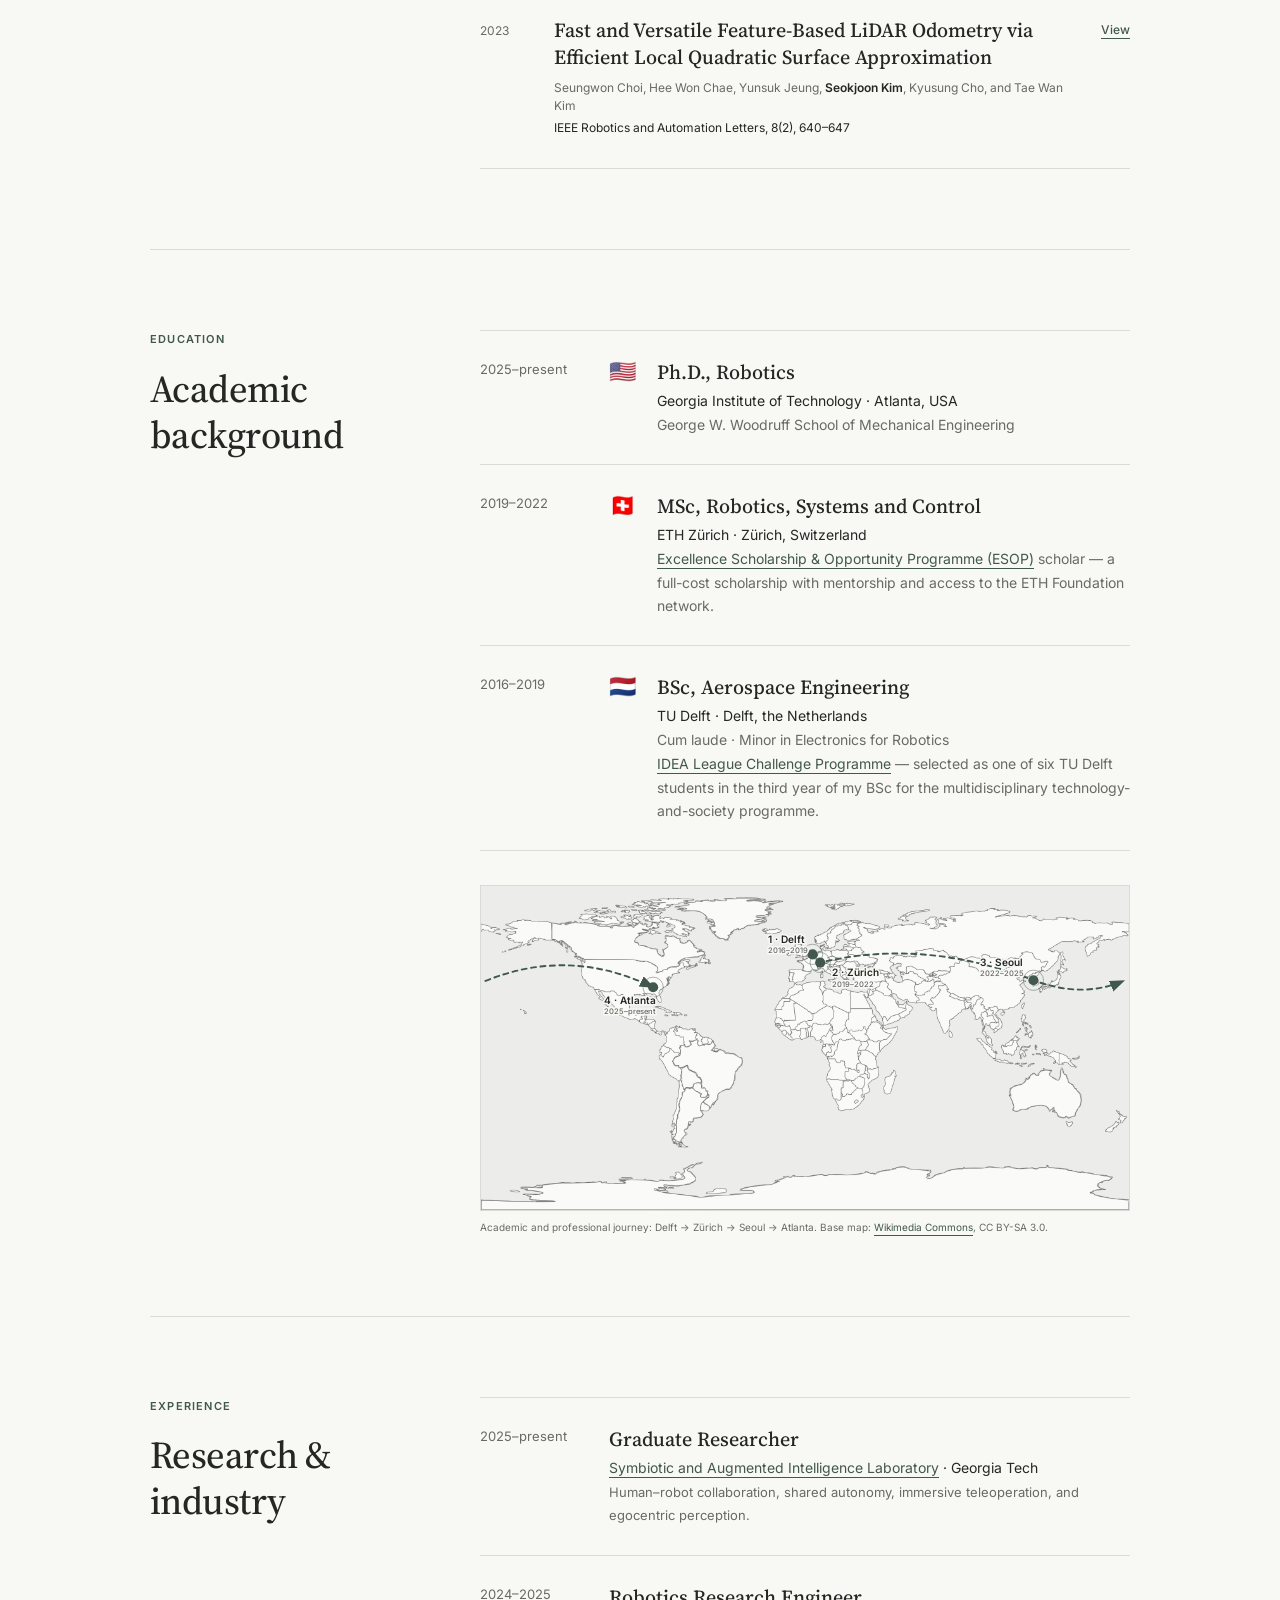
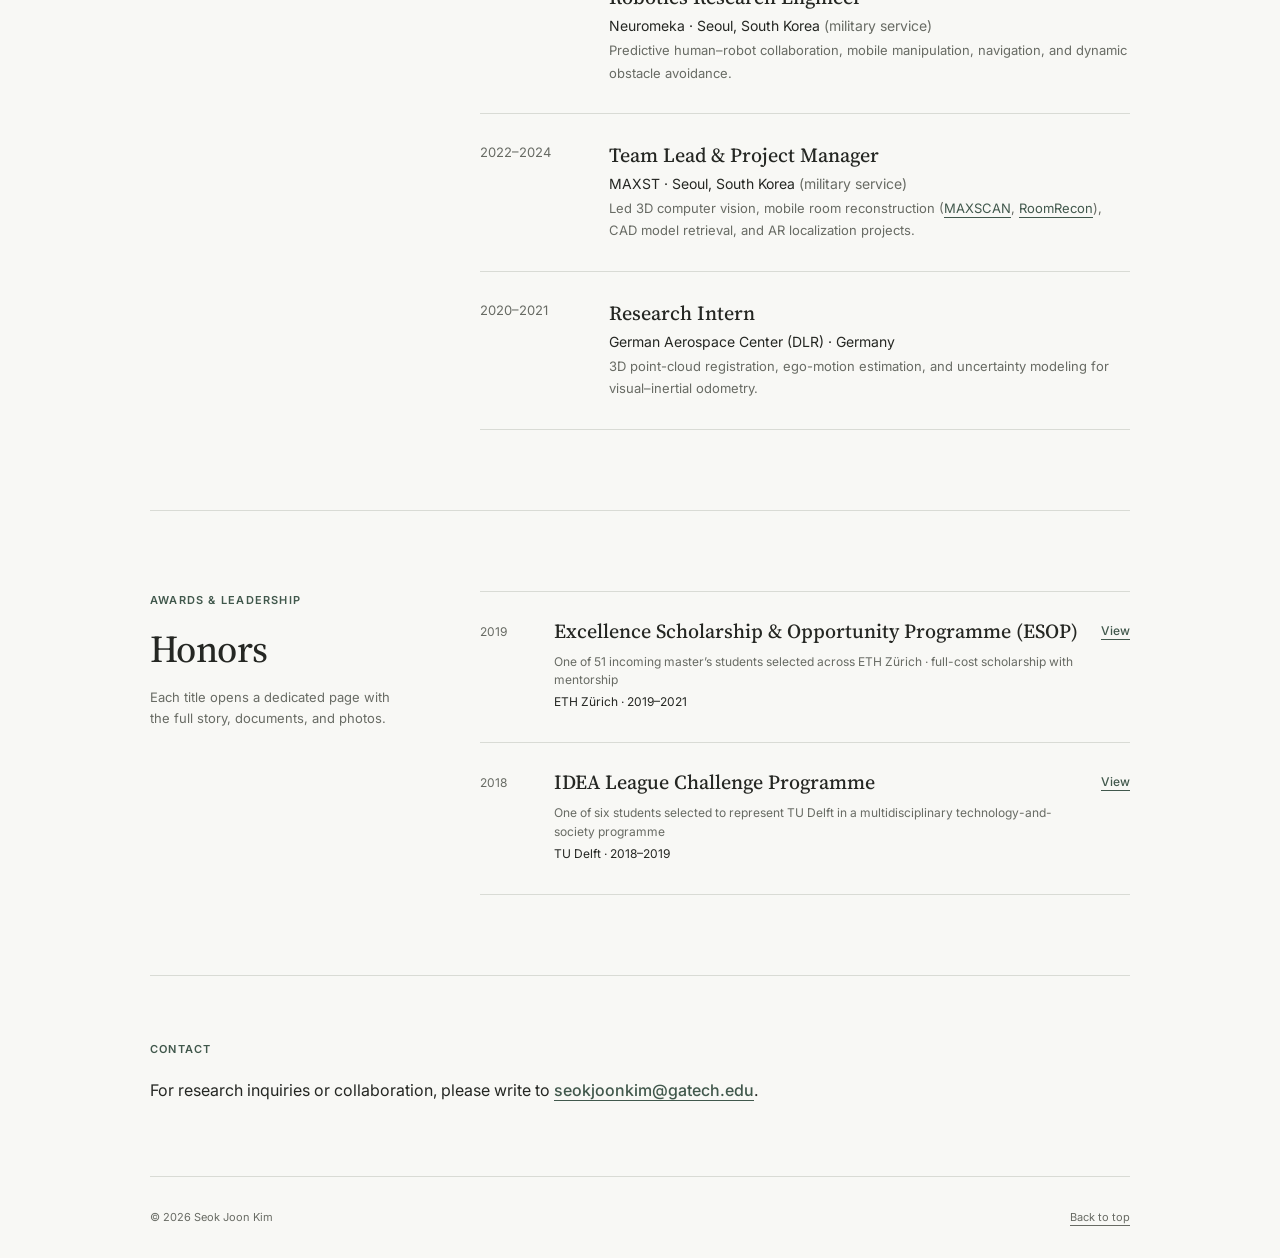
==== commit 050750e4: "Move publications after bio and add awards section to main page Awards now appear as a main-page sec" ====
--- a/index.html
+++ b/index.html
@@ -16,10 +16,10 @@
     <button class="menu-button" aria-expanded="false" aria-controls="site-nav">Menu</button>
     <nav id="site-nav" class="site-nav" aria-label="Primary navigation">
       <a href="#about">About</a>
+      <a href="#publications">Publications</a>
       <a href="#education">Education</a>
       <a href="#experience">Experience</a>
-      <a href="awards/">Awards &amp; Leadership</a>
-      <a href="#publications">Publications</a>
+      <a href="#awards">Awards</a>
       <a href="Curriculum_Vitae_Robotics_2024.pdf" target="_blank" rel="noreferrer">CV</a>
     </nav>
   </header>
@@ -40,6 +40,22 @@
           <a href="https://sail.coe.gatech.edu/" target="_blank" rel="noreferrer">SAIL Lab</a>
           <a href="Curriculum_Vitae_Robotics_2024.pdf" target="_blank" rel="noreferrer">Curriculum vitae</a>
         </div>
+      </div>
+    </section>
+
+    <section id="publications" class="section publications-section wrap">
+      <div class="section-intro">
+        <p class="section-label">Selected publications &amp; projects</p>
+        <h2>Research</h2>
+        <p>Each title opens a dedicated project page with methods, results, and available paper figures.</p>
+      </div>
+      <div class="publication-list">
+        <article class="publication-item"><div class="publication-year">2027</div><div class="publication-main"><h3><a href="projects/h2h2r/">From Human–Human Collaboration to Robot Assistance in Collaborative Assembly</a></h3><p>Anonymous authors</p><p class="publication-venue"><span class="status">Under review</span> · ICRA 2027</p></div><a class="publication-open" href="projects/h2h2r/">View</a></article>
+        <article class="publication-item"><div class="publication-year">2026</div><div class="publication-main"><h3><a href="projects/ahead/">AHEAD: Anticipatory Hand-Driven Teleoperation via Human Intent Prediction</a></h3><p><strong>Seok Joon Kim</strong>, Joonho Lee, Federica Spinola, Taein Kwon, and Mohsen Moghaddam</p><p class="publication-venue">IEEE/RSJ IROS</p></div><a class="publication-open" href="projects/ahead/">View</a></article>
+        <article class="publication-item"><div class="publication-year">2025</div><div class="publication-main"><h3><a href="projects/tool-aware-collision-avoidance/">Learning Fast, Tool-Aware Collision Avoidance for Collaborative Robots</a></h3><p>Joonho Lee, Yunho Kim, <strong>Seokjoon Kim</strong>, Quan Nguyen, and Young Jin Heo</p><p class="publication-venue">IEEE Robotics and Automation Letters, 10(8), 7731–7738</p></div><a class="publication-open" href="projects/tool-aware-collision-avoidance/">View</a></article>
+        <article class="publication-item"><div class="publication-year">2024</div><div class="publication-main"><h3><a href="projects/roomrecon/">RoomRecon: High-Quality Textured Room Layout Reconstruction on Mobile Devices</a></h3><p><strong>Seok Joon Kim</strong>, Dinh Duc Cao, Federica Spinola, Se Jin Lee, and Kyu Sung Cho</p><p class="publication-venue">IEEE ISMAR · Best Paper Nominee</p></div><a class="publication-open" href="projects/roomrecon/">View</a></article>
+        <article class="publication-item"><div class="publication-year">2024</div><div class="publication-main"><h3><a href="projects/panoramic-segmentation/">Geometric Exploitation for Indoor Panoramic Semantic Segmentation</a></h3><p>Duc Cao Dinh, <strong>Seok Joon Kim</strong>, and Kyusung Cho</p><p class="publication-venue">NeurIPS 2024</p></div><a class="publication-open" href="projects/panoramic-segmentation/">View</a></article>
+        <article class="publication-item"><div class="publication-year">2023</div><div class="publication-main"><h3><a href="projects/lidar-odometry/">Fast and Versatile Feature-Based LiDAR Odometry via Efficient Local Quadratic Surface Approximation</a></h3><p>Seungwon Choi, Hee Won Chae, Yunsuk Jeung, <strong>Seokjoon Kim</strong>, Kyusung Cho, and Tae Wan Kim</p><p class="publication-venue">IEEE Robotics and Automation Letters, 8(2), 640–647</p></div><a class="publication-open" href="projects/lidar-odometry/">View</a></article>
       </div>
     </section>
 
@@ -106,19 +122,15 @@
       </div>
     </section>
 
-    <section id="publications" class="section publications-section wrap">
+    <section id="awards" class="section publications-section wrap">
       <div class="section-intro">
-        <p class="section-label">Selected publications &amp; projects</p>
-        <h2>Research</h2>
-        <p>Each title opens a dedicated project page with methods, results, and available paper figures.</p>
+        <p class="section-label">Awards &amp; leadership</p>
+        <h2>Honors</h2>
+        <p>Each title opens a dedicated page with the full story, documents, and photos.</p>
       </div>
       <div class="publication-list">
-        <article class="publication-item"><div class="publication-year">2027</div><div class="publication-main"><h3><a href="projects/h2h2r/">From Human–Human Collaboration to Robot Assistance in Collaborative Assembly</a></h3><p>Anonymous authors</p><p class="publication-venue"><span class="status">Under review</span> · ICRA 2027</p></div><a class="publication-open" href="projects/h2h2r/">View</a></article>
-        <article class="publication-item"><div class="publication-year">2026</div><div class="publication-main"><h3><a href="projects/ahead/">AHEAD: Anticipatory Hand-Driven Teleoperation via Human Intent Prediction</a></h3><p><strong>Seok Joon Kim</strong>, Joonho Lee, Federica Spinola, Taein Kwon, and Mohsen Moghaddam</p><p class="publication-venue">IEEE/RSJ IROS</p></div><a class="publication-open" href="projects/ahead/">View</a></article>
-        <article class="publication-item"><div class="publication-year">2025</div><div class="publication-main"><h3><a href="projects/tool-aware-collision-avoidance/">Learning Fast, Tool-Aware Collision Avoidance for Collaborative Robots</a></h3><p>Joonho Lee, Yunho Kim, <strong>Seokjoon Kim</strong>, Quan Nguyen, and Young Jin Heo</p><p class="publication-venue">IEEE Robotics and Automation Letters, 10(8), 7731–7738</p></div><a class="publication-open" href="projects/tool-aware-collision-avoidance/">View</a></article>
-        <article class="publication-item"><div class="publication-year">2024</div><div class="publication-main"><h3><a href="projects/roomrecon/">RoomRecon: High-Quality Textured Room Layout Reconstruction on Mobile Devices</a></h3><p><strong>Seok Joon Kim</strong>, Dinh Duc Cao, Federica Spinola, Se Jin Lee, and Kyu Sung Cho</p><p class="publication-venue">IEEE ISMAR · Best Paper Nominee</p></div><a class="publication-open" href="projects/roomrecon/">View</a></article>
-        <article class="publication-item"><div class="publication-year">2024</div><div class="publication-main"><h3><a href="projects/panoramic-segmentation/">Geometric Exploitation for Indoor Panoramic Semantic Segmentation</a></h3><p>Duc Cao Dinh, <strong>Seok Joon Kim</strong>, and Kyusung Cho</p><p class="publication-venue">NeurIPS 2024</p></div><a class="publication-open" href="projects/panoramic-segmentation/">View</a></article>
-        <article class="publication-item"><div class="publication-year">2023</div><div class="publication-main"><h3><a href="projects/lidar-odometry/">Fast and Versatile Feature-Based LiDAR Odometry via Efficient Local Quadratic Surface Approximation</a></h3><p>Seungwon Choi, Hee Won Chae, Yunsuk Jeung, <strong>Seokjoon Kim</strong>, Kyusung Cho, and Tae Wan Kim</p><p class="publication-venue">IEEE Robotics and Automation Letters, 8(2), 640–647</p></div><a class="publication-open" href="projects/lidar-odometry/">View</a></article>
+        <article class="publication-item"><div class="publication-year">2019</div><div class="publication-main"><h3><a href="awards/#esop">Excellence Scholarship &amp; Opportunity Programme (ESOP)</a></h3><p>One of 51 incoming master’s students selected across ETH Zürich · full-cost scholarship with mentorship</p><p class="publication-venue">ETH Zürich · 2019–2021</p></div><a class="publication-open" href="awards/#esop">View</a></article>
+        <article class="publication-item"><div class="publication-year">2018</div><div class="publication-main"><h3><a href="awards/#idea-league">IDEA League Challenge Programme</a></h3><p>One of six students selected to represent TU Delft in a multidisciplinary technology-and-society programme</p><p class="publication-venue">TU Delft · 2018–2019</p></div><a class="publication-open" href="awards/#idea-league">View</a></article>
       </div>
     </section>
 
